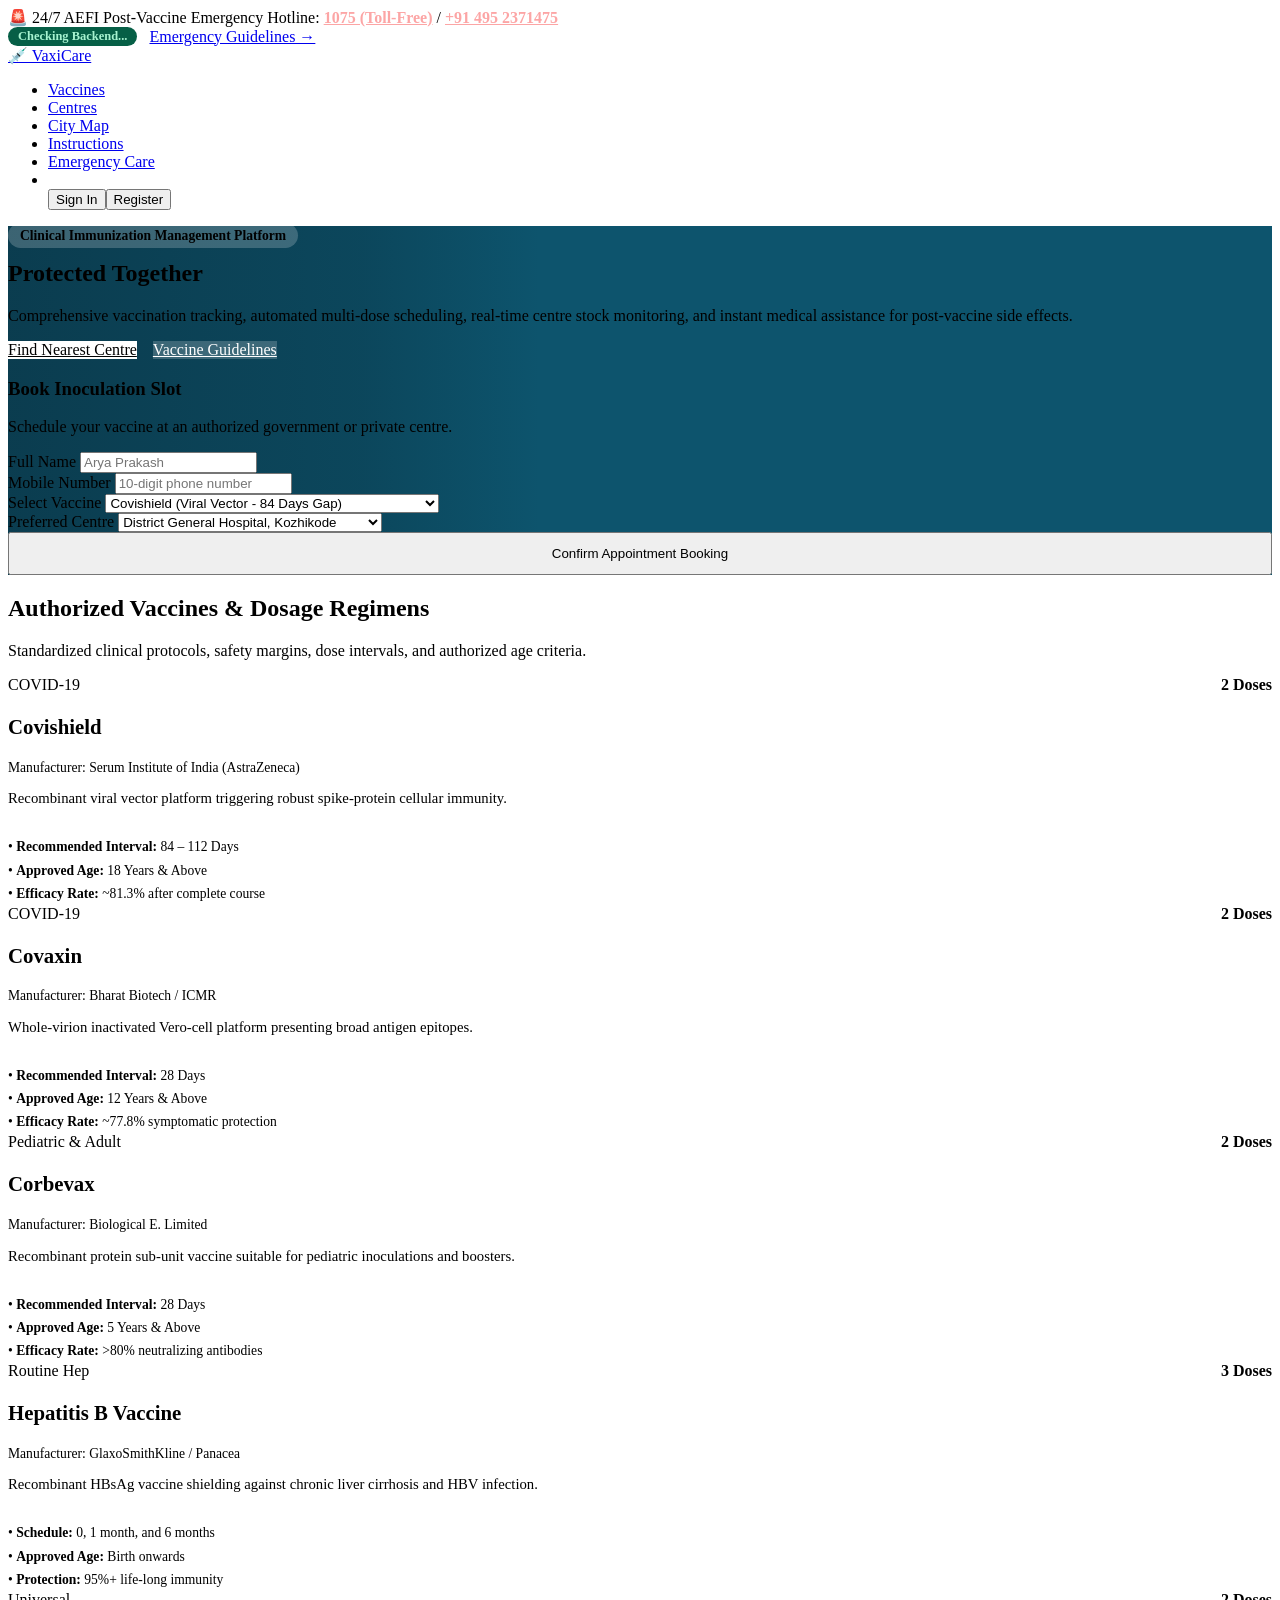
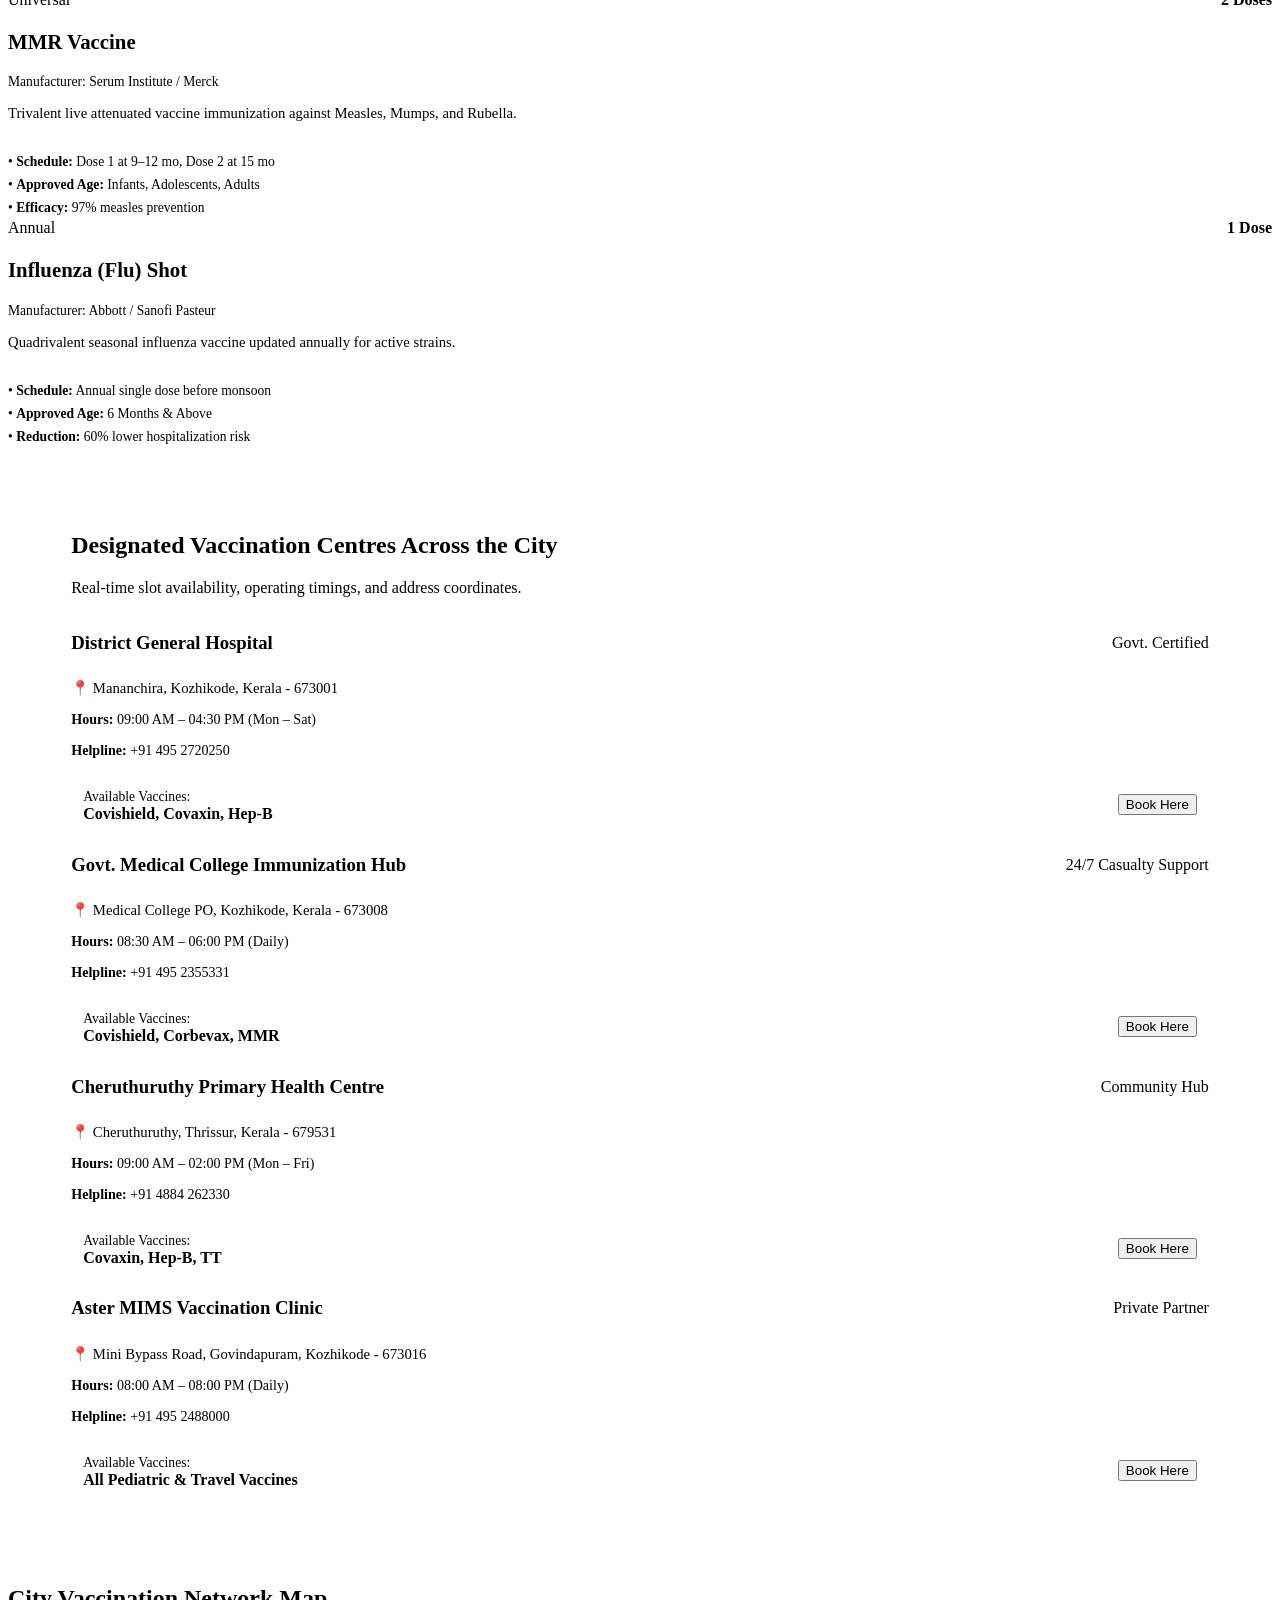
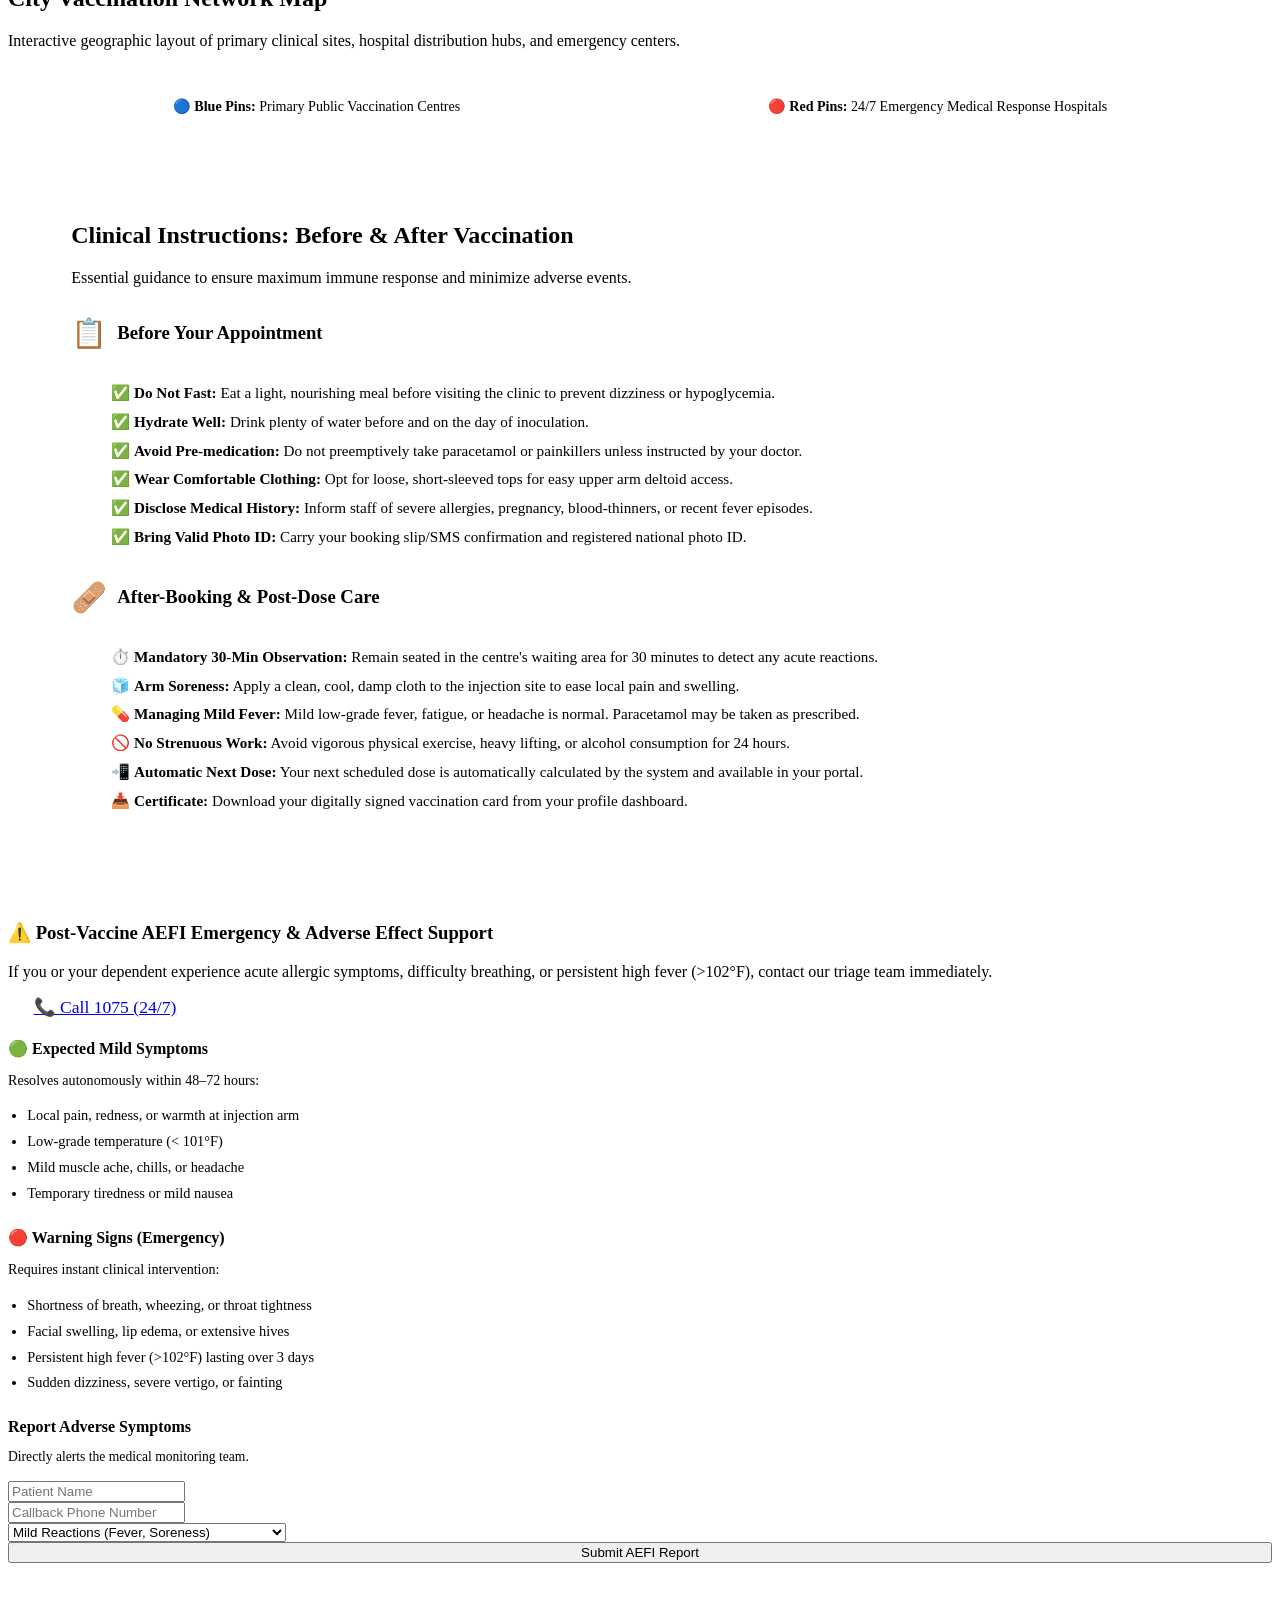
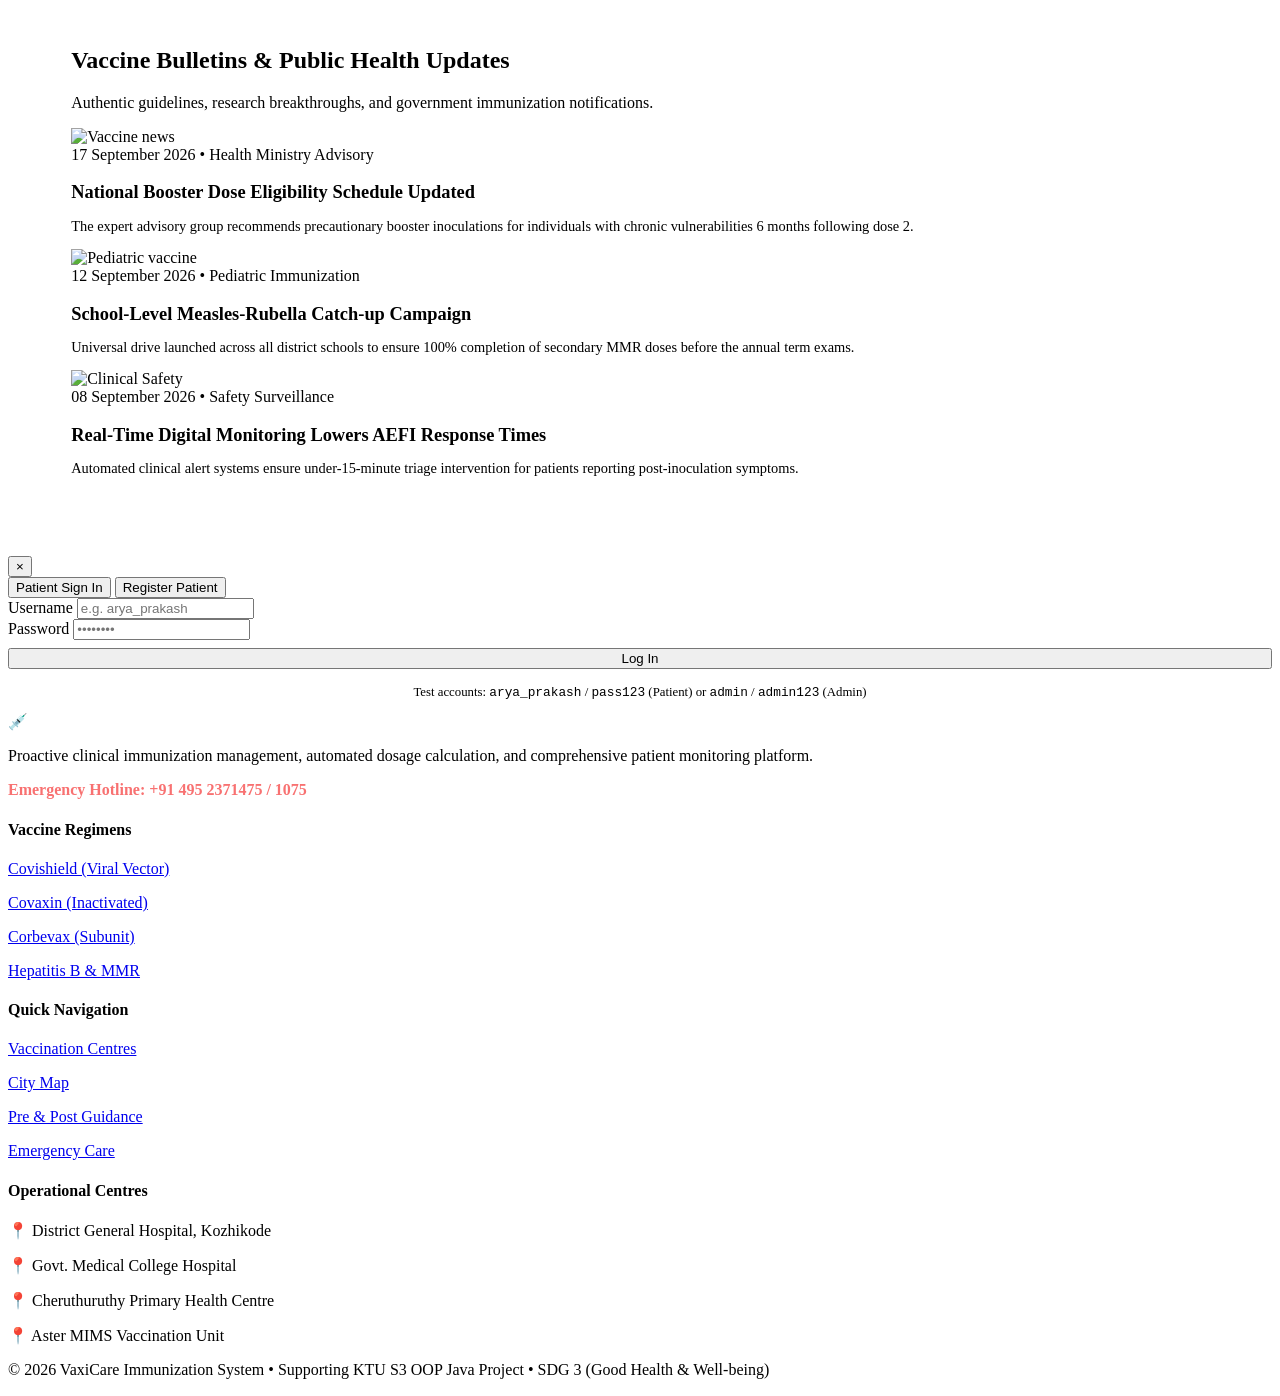
==== docs/index.html @ 541f1cd0 "fix(map): Switch Leaflet tile provider to CartoDB Voyager to resolve OSM 403 access blocked error" ====
<!DOCTYPE html>
<html lang="en">
<head>
    <meta charset="UTF-8">
    <meta name="viewport" content="width=device-width, initial-scale=1.0">
    <title>VaxiCare — Smart Vaccination & Clinical Care Portal</title>
    <!-- OpenStreetMap / Leaflet CSS for City Map -->
    <link rel="stylesheet" href="https://unpkg.com/leaflet@1.9.4/dist/leaflet.css" />
    <!-- Main Stylesheet -->
    <link rel="stylesheet" href="css/style.css" />
</head>
<body>

    <!-- 1. TOP BAR: 24/7 EMERGENCY HOTLINE -->
    <div class="top-bar">
        <div class="hotline">
            <span>🚨 24/7 AEFI Post-Vaccine Emergency Hotline:</span>
            <a href="tel:1075" style="color: #fca5a5; font-weight: 800;">1075 (Toll-Free)</a> / 
            <a href="tel:+914952371475" style="color: #fca5a5; font-weight: 800;">+91 495 2371475</a>
        </div>
        <div style="display:flex; align-items:center; gap: 12px;">
            <span id="backendStatusBadge" style="background: #065f46; color: #a7f3d0; padding: 2px 10px; border-radius: 9999px; font-size: 0.78rem; font-weight: 700;">Checking Backend...</span>
            <a href="#emergency">Emergency Guidelines →</a>
        </div>
    </div>

    <!-- 2. NAVBAR -->
    <nav class="navbar">
        <a href="#" class="brand">💉 Vaxi<span>Care</span></a>
        <ul class="nav-links">
            <li><a href="#vaccines">Vaccines</a></li>
            <li><a href="#centers">Centres</a></li>
            <li><a href="#city-map-section">City Map</a></li>
            <li><a href="#instructions">Instructions</a></li>
            <li><a href="#emergency">Emergency Care</a></li>
            <li><a href="#my-bookings-section" id="navBookingsLink" style="display: none;">My Appointments</a></li>
            <li id="authNavButtons">
                <button class="btn btn-secondary btn-sm" onclick="openAuthModal('login')">Sign In</button>
                <button class="btn btn-primary btn-sm" onclick="openAuthModal('register')">Register</button>
            </li>
            <li id="userProfileNav" style="display: none; align-items: center; gap: 10px;">
                <span id="userGreeting" style="font-weight: 600; color: var(--dark); font-size: 0.9rem;"></span>
                <span id="userRoleBadge" class="badge badge-info">PATIENT</span>
                <button class="btn btn-secondary btn-sm" onclick="handleLogout()">Sign Out</button>
            </li>
        </ul>
    </nav>

    <!-- 3. HERO SECTION -->
    <section class="hero" style="background-color: #0d546d; background-image: linear-gradient(to right, rgba(10, 54, 71, 0.78) 0%, rgba(10, 54, 71, 0.45) 28%, transparent 42%), url('images/vaccine-hero-bg.png'); background-repeat: no-repeat; background-position: center center; background-size: cover;">
        <div>
            <span style="background: rgba(255,255,255,0.2); padding: 5px 12px; border-radius: 9999px; font-size: 0.85rem; font-weight: 600;">
                Clinical Immunization Management Platform
            </span>
            <h1 style="margin-top: 1rem;">Protected Together</h1>
            <p>
                Comprehensive vaccination tracking, automated multi-dose scheduling, real-time centre stock monitoring, and instant medical assistance for post-vaccine side effects.
            </p>
            <div style="display: flex; gap: 1rem; flex-wrap: wrap;">
                <a href="#centers" class="btn btn-secondary" style="background: white; color: var(--primary);">Find Nearest Centre</a>
                <a href="#instructions" class="btn btn-secondary" style="background: rgba(255,255,255,0.2); color: white; border-color: rgba(255,255,255,0.4);">Vaccine Guidelines</a>
            </div>
        </div>

        <!-- Hero Appointment Consultation Form -->
        <div class="hero-form">
            <h3>Book Inoculation Slot</h3>
            <p>Schedule your vaccine at an authorized government or private centre.</p>
            <form onsubmit="handleHeroBooking(event)">
                <div class="form-group">
                    <label>Full Name</label>
                    <input type="text" id="bName" class="form-control" placeholder="Arya Prakash" required>
                </div>
                <div class="form-group">
                    <label>Mobile Number</label>
                    <input type="tel" id="bContact" class="form-control" placeholder="10-digit phone number" pattern="[0-9]{10}" required>
                </div>
                <div class="form-group">
                    <label>Select Vaccine</label>
                    <select id="bVaccine" class="form-control" required>
                        <option value="Covishield">Covishield (Viral Vector - 84 Days Gap)</option>
                        <option value="Covaxin">Covaxin (Inactivated - 28 Days Gap)</option>
                        <option value="Corbevax">Corbevax (Protein Subunit - 28 Days Gap)</option>
                        <option value="Hepatitis B">Hepatitis B (Recombinant - 30 Days Gap)</option>
                        <option value="MMR">MMR Vaccine (Live Attenuated - 90 Days Gap)</option>
                        <option value="Influenza Flu Shot">Influenza Flu Shot (Inactivated Split - 365 Days Gap)</option>
                    </select>
                </div>
                <div class="form-group">
                    <label>Preferred Centre</label>
                    <select id="bCentre" class="form-control" required>
                        <option value="District General Hospital">District General Hospital, Kozhikode</option>
                        <option value="Govt. Medical College Immunization Hub">Govt. Medical College Immunization Hub</option>
                        <option value="Cheruthuruthy Primary Health Centre">Cheruthuruthy Primary Health Centre</option>
                        <option value="Aster MIMS Vaccination Clinic">Aster MIMS Vaccination Clinic</option>
                    </select>
                </div>
                <button type="submit" class="btn btn-primary" style="width: 100%; padding: 0.75rem;">Confirm Appointment Booking</button>
            </form>
        </div>
    </section>

    <!-- 4. ACTIVE APPOINTMENTS (Visible when user has bookings) -->
    <section id="my-bookings-section" class="container" style="display: none;">
        <div class="section-header">
            <h2>Your Booked Vaccination Appointments</h2>
            <p>Active appointments tracked in real-time under your browser session.</p>
        </div>
        <div id="bookingsListContainer" class="grid-2">
            <!-- Dynamically populated via JavaScript -->
        </div>
    </section>

    <!-- 5. ALL VACCINES & MEDICAL INFO -->
    <section id="vaccines" class="container">
        <div class="section-header">
            <h2>Authorized Vaccines & Dosage Regimens</h2>
            <p>Standardized clinical protocols, safety margins, dose intervals, and authorized age criteria.</p>
        </div>
        <div class="grid-3">
            <div class="card">
                <div style="display:flex; justify-content:space-between; align-items:center; margin-bottom:0.75rem;">
                    <span class="badge badge-success">COVID-19</span>
                    <span style="font-weight:700; color:var(--primary);">2 Doses</span>
                </div>
                <h3 style="font-size: 1.3rem;">Covishield</h3>
                <p style="font-size:0.85rem; color:var(--gray-600); margin-bottom:0.75rem;">Manufacturer: Serum Institute of India (AstraZeneca)</p>
                <p style="font-size:0.92rem; margin-bottom:1rem;">Recombinant viral vector platform triggering robust spike-protein cellular immunity.</p>
                <hr style="border:none; border-top:1px solid var(--gray-200); margin-bottom:0.75rem;">
                <div style="font-size:0.85rem; color:var(--gray-600); line-height:1.7;">
                    <div>• <strong>Recommended Interval:</strong> 84 – 112 Days</div>
                    <div>• <strong>Approved Age:</strong> 18 Years & Above</div>
                    <div>• <strong>Efficacy Rate:</strong> ~81.3% after complete course</div>
                </div>
            </div>

            <div class="card">
                <div style="display:flex; justify-content:space-between; align-items:center; margin-bottom:0.75rem;">
                    <span class="badge badge-info">COVID-19</span>
                    <span style="font-weight:700; color:var(--primary);">2 Doses</span>
                </div>
                <h3 style="font-size: 1.3rem;">Covaxin</h3>
                <p style="font-size:0.85rem; color:var(--gray-600); margin-bottom:0.75rem;">Manufacturer: Bharat Biotech / ICMR</p>
                <p style="font-size:0.92rem; margin-bottom:1rem;">Whole-virion inactivated Vero-cell platform presenting broad antigen epitopes.</p>
                <hr style="border:none; border-top:1px solid var(--gray-200); margin-bottom:0.75rem;">
                <div style="font-size:0.85rem; color:var(--gray-600); line-height:1.7;">
                    <div>• <strong>Recommended Interval:</strong> 28 Days</div>
                    <div>• <strong>Approved Age:</strong> 12 Years & Above</div>
                    <div>• <strong>Efficacy Rate:</strong> ~77.8% symptomatic protection</div>
                </div>
            </div>

            <div class="card">
                <div style="display:flex; justify-content:space-between; align-items:center; margin-bottom:0.75rem;">
                    <span class="badge badge-warning">Pediatric & Adult</span>
                    <span style="font-weight:700; color:var(--primary);">2 Doses</span>
                </div>
                <h3 style="font-size: 1.3rem;">Corbevax</h3>
                <p style="font-size:0.85rem; color:var(--gray-600); margin-bottom:0.75rem;">Manufacturer: Biological E. Limited</p>
                <p style="font-size:0.92rem; margin-bottom:1rem;">Recombinant protein sub-unit vaccine suitable for pediatric inoculations and boosters.</p>
                <hr style="border:none; border-top:1px solid var(--gray-200); margin-bottom:0.75rem;">
                <div style="font-size:0.85rem; color:var(--gray-600); line-height:1.7;">
                    <div>• <strong>Recommended Interval:</strong> 28 Days</div>
                    <div>• <strong>Approved Age:</strong> 5 Years & Above</div>
                    <div>• <strong>Efficacy Rate:</strong> >80% neutralizing antibodies</div>
                </div>
            </div>

            <div class="card">
                <div style="display:flex; justify-content:space-between; align-items:center; margin-bottom:0.75rem;">
                    <span class="badge badge-info">Routine Hep</span>
                    <span style="font-weight:700; color:var(--primary);">3 Doses</span>
                </div>
                <h3 style="font-size: 1.3rem;">Hepatitis B Vaccine</h3>
                <p style="font-size:0.85rem; color:var(--gray-600); margin-bottom:0.75rem;">Manufacturer: GlaxoSmithKline / Panacea</p>
                <p style="font-size:0.92rem; margin-bottom:1rem;">Recombinant HBsAg vaccine shielding against chronic liver cirrhosis and HBV infection.</p>
                <hr style="border:none; border-top:1px solid var(--gray-200); margin-bottom:0.75rem;">
                <div style="font-size:0.85rem; color:var(--gray-600); line-height:1.7;">
                    <div>• <strong>Schedule:</strong> 0, 1 month, and 6 months</div>
                    <div>• <strong>Approved Age:</strong> Birth onwards</div>
                    <div>• <strong>Protection:</strong> 95%+ life-long immunity</div>
                </div>
            </div>

            <div class="card">
                <div style="display:flex; justify-content:space-between; align-items:center; margin-bottom:0.75rem;">
                    <span class="badge badge-success">Universal</span>
                    <span style="font-weight:700; color:var(--primary);">2 Doses</span>
                </div>
                <h3 style="font-size: 1.3rem;">MMR Vaccine</h3>
                <p style="font-size:0.85rem; color:var(--gray-600); margin-bottom:0.75rem;">Manufacturer: Serum Institute / Merck</p>
                <p style="font-size:0.92rem; margin-bottom:1rem;">Trivalent live attenuated vaccine immunization against Measles, Mumps, and Rubella.</p>
                <hr style="border:none; border-top:1px solid var(--gray-200); margin-bottom:0.75rem;">
                <div style="font-size:0.85rem; color:var(--gray-600); line-height:1.7;">
                    <div>• <strong>Schedule:</strong> Dose 1 at 9–12 mo, Dose 2 at 15 mo</div>
                    <div>• <strong>Approved Age:</strong> Infants, Adolescents, Adults</div>
                    <div>• <strong>Efficacy:</strong> 97% measles prevention</div>
                </div>
            </div>

            <div class="card">
                <div style="display:flex; justify-content:space-between; align-items:center; margin-bottom:0.75rem;">
                    <span class="badge badge-warning">Annual</span>
                    <span style="font-weight:700; color:var(--primary);">1 Dose</span>
                </div>
                <h3 style="font-size: 1.3rem;">Influenza (Flu) Shot</h3>
                <p style="font-size:0.85rem; color:var(--gray-600); margin-bottom:0.75rem;">Manufacturer: Abbott / Sanofi Pasteur</p>
                <p style="font-size:0.92rem; margin-bottom:1rem;">Quadrivalent seasonal influenza vaccine updated annually for active strains.</p>
                <hr style="border:none; border-top:1px solid var(--gray-200); margin-bottom:0.75rem;">
                <div style="font-size:0.85rem; color:var(--gray-600); line-height:1.7;">
                    <div>• <strong>Schedule:</strong> Annual single dose before monsoon</div>
                    <div>• <strong>Approved Age:</strong> 6 Months & Above</div>
                    <div>• <strong>Reduction:</strong> 60% lower hospitalization risk</div>
                </div>
            </div>
        </div>
    </section>

    <!-- 6. AVAILABLE CENTRES & LIVE STOCK -->
    <section id="centers" style="background: white; padding: 4rem 5%; border-top: 1px solid var(--gray-200); border-bottom: 1px solid var(--gray-200);">
        <div class="container" style="margin: 0 auto;">
            <div class="section-header">
                <h2>Designated Vaccination Centres Across the City</h2>
                <p>Real-time slot availability, operating timings, and address coordinates.</p>
            </div>

            <div class="grid-2">
                <!-- Centre 1 -->
                <div class="card" style="border-left: 5px solid var(--primary);">
                    <div style="display:flex; justify-content:space-between; align-items:center;">
                        <h3>District General Hospital</h3>
                        <span class="badge badge-success">Govt. Certified</span>
                    </div>
                    <p style="color:var(--gray-600); font-size:0.92rem; margin:0.4rem 0;">📍 Mananchira, Kozhikode, Kerala - 673001</p>
                    <p style="font-size:0.88rem;"><strong>Hours:</strong> 09:00 AM – 04:30 PM (Mon – Sat)</p>
                    <p style="font-size:0.88rem;"><strong>Helpline:</strong> +91 495 2720250</p>
                    <div style="margin-top:1rem; padding:0.75rem; background:var(--gray-50); border-radius:8px; display:flex; justify-content:space-between; align-items:center;">
                        <div>
                            <span style="font-size:0.85rem; color:var(--gray-600);">Available Vaccines:</span><br>
                            <strong>Covishield, Covaxin, Hep-B</strong>
                        </div>
                        <button class="btn btn-primary btn-sm" onclick="selectCentre('District General Hospital')">Book Here</button>
                    </div>
                </div>

                <!-- Centre 2 -->
                <div class="card" style="border-left: 5px solid var(--accent);">
                    <div style="display:flex; justify-content:space-between; align-items:center;">
                        <h3>Govt. Medical College Immunization Hub</h3>
                        <span class="badge badge-success">24/7 Casualty Support</span>
                    </div>
                    <p style="color:var(--gray-600); font-size:0.92rem; margin:0.4rem 0;">📍 Medical College PO, Kozhikode, Kerala - 673008</p>
                    <p style="font-size:0.88rem;"><strong>Hours:</strong> 08:30 AM – 06:00 PM (Daily)</p>
                    <p style="font-size:0.88rem;"><strong>Helpline:</strong> +91 495 2355331</p>
                    <div style="margin-top:1rem; padding:0.75rem; background:var(--gray-50); border-radius:8px; display:flex; justify-content:space-between; align-items:center;">
                        <div>
                            <span style="font-size:0.85rem; color:var(--gray-600);">Available Vaccines:</span><br>
                            <strong>Covishield, Corbevax, MMR</strong>
                        </div>
                        <button class="btn btn-primary btn-sm" onclick="selectCentre('Govt. Medical College Immunization Hub')">Book Here</button>
                    </div>
                </div>

                <!-- Centre 3 -->
                <div class="card" style="border-left: 5px solid var(--warning);">
                    <div style="display:flex; justify-content:space-between; align-items:center;">
                        <h3>Cheruthuruthy Primary Health Centre</h3>
                        <span class="badge badge-info">Community Hub</span>
                    </div>
                    <p style="color:var(--gray-600); font-size:0.92rem; margin:0.4rem 0;">📍 Cheruthuruthy, Thrissur, Kerala - 679531</p>
                    <p style="font-size:0.88rem;"><strong>Hours:</strong> 09:00 AM – 02:00 PM (Mon – Fri)</p>
                    <p style="font-size:0.88rem;"><strong>Helpline:</strong> +91 4884 262330</p>
                    <div style="margin-top:1rem; padding:0.75rem; background:var(--gray-50); border-radius:8px; display:flex; justify-content:space-between; align-items:center;">
                        <div>
                            <span style="font-size:0.85rem; color:var(--gray-600);">Available Vaccines:</span><br>
                            <strong>Covaxin, Hep-B, TT</strong>
                        </div>
                        <button class="btn btn-primary btn-sm" onclick="selectCentre('Cheruthuruthy Primary Health Centre')">Book Here</button>
                    </div>
                </div>

                <!-- Centre 4 -->
                <div class="card" style="border-left: 5px solid var(--primary-dark);">
                    <div style="display:flex; justify-content:space-between; align-items:center;">
                        <h3>Aster MIMS Vaccination Clinic</h3>
                        <span class="badge badge-warning">Private Partner</span>
                    </div>
                    <p style="color:var(--gray-600); font-size:0.92rem; margin:0.4rem 0;">📍 Mini Bypass Road, Govindapuram, Kozhikode - 673016</p>
                    <p style="font-size:0.88rem;"><strong>Hours:</strong> 08:00 AM – 08:00 PM (Daily)</p>
                    <p style="font-size:0.88rem;"><strong>Helpline:</strong> +91 495 2488000</p>
                    <div style="margin-top:1rem; padding:0.75rem; background:var(--gray-50); border-radius:8px; display:flex; justify-content:space-between; align-items:center;">
                        <div>
                            <span style="font-size:0.85rem; color:var(--gray-600);">Available Vaccines:</span><br>
                            <strong>All Pediatric & Travel Vaccines</strong>
                        </div>
                        <button class="btn btn-primary btn-sm" onclick="selectCentre('Aster MIMS Vaccination Clinic')">Book Here</button>
                    </div>
                </div>
            </div>
        </div>
    </section>

    <!-- 7. MAP OF THE CITY -->
    <section id="city-map-section" class="container">
        <div class="section-header">
            <h2>City Vaccination Network Map</h2>
            <p>Interactive geographic layout of primary clinical sites, hospital distribution hubs, and emergency centers.</p>
        </div>
        <div class="card" style="padding: 1rem;">
            <div id="cityMap"></div>
            <div style="display:flex; justify-content:space-around; margin-top:1rem; font-size:0.88rem; color:var(--gray-600); flex-wrap: wrap; gap: 10px;">
                <span>🔵 <strong>Blue Pins:</strong> Primary Public Vaccination Centres</span>
                <span>🔴 <strong>Red Pins:</strong> 24/7 Emergency Medical Response Hospitals</span>
            </div>
        </div>
    </section>

    <!-- 8. INSTRUCTIONS (BEFORE VACCINE & AFTER BOOKING) -->
    <section id="instructions" style="background: white; padding: 4.5rem 5%; border-top: 1px solid var(--gray-200); border-bottom: 1px solid var(--gray-200);">
        <div class="container" style="margin: 0 auto;">
            <div class="section-header">
                <h2>Clinical Instructions: Before & After Vaccination</h2>
                <p>Essential guidance to ensure maximum immune response and minimize adverse events.</p>
            </div>

            <div class="grid-2">
                <!-- Before Vaccination -->
                <div class="card" style="background: var(--gray-50);">
                    <div style="display:flex; align-items:center; gap: 10px; margin-bottom: 1rem;">
                        <span style="font-size: 1.8rem;">📋</span>
                        <h3 style="color: var(--primary-dark);">Before Your Appointment</h3>
                    </div>
                    <ul style="list-style:none; line-height: 1.9; font-size: 0.95rem; color: var(--dark);">
                        <li>✅ <strong>Do Not Fast:</strong> Eat a light, nourishing meal before visiting the clinic to prevent dizziness or hypoglycemia.</li>
                        <li>✅ <strong>Hydrate Well:</strong> Drink plenty of water before and on the day of inoculation.</li>
                        <li>✅ <strong>Avoid Pre-medication:</strong> Do not preemptively take paracetamol or painkillers unless instructed by your doctor.</li>
                        <li>✅ <strong>Wear Comfortable Clothing:</strong> Opt for loose, short-sleeved tops for easy upper arm deltoid access.</li>
                        <li>✅ <strong>Disclose Medical History:</strong> Inform staff of severe allergies, pregnancy, blood-thinners, or recent fever episodes.</li>
                        <li>✅ <strong>Bring Valid Photo ID:</strong> Carry your booking slip/SMS confirmation and registered national photo ID.</li>
                    </ul>
                </div>

                <!-- After Booking & After Inoculation -->
                <div class="card" style="background: var(--gray-50);">
                    <div style="display:flex; align-items:center; gap: 10px; margin-bottom: 1rem;">
                        <span style="font-size: 1.8rem;">🩹</span>
                        <h3 style="color: var(--accent);">After-Booking & Post-Dose Care</h3>
                    </div>
                    <ul style="list-style:none; line-height: 1.9; font-size: 0.95rem; color: var(--dark);">
                        <li>⏱️ <strong>Mandatory 30-Min Observation:</strong> Remain seated in the centre's waiting area for 30 minutes to detect any acute reactions.</li>
                        <li>🧊 <strong>Arm Soreness:</strong> Apply a clean, cool, damp cloth to the injection site to ease local pain and swelling.</li>
                        <li>💊 <strong>Managing Mild Fever:</strong> Mild low-grade fever, fatigue, or headache is normal. Paracetamol may be taken as prescribed.</li>
                        <li>🚫 <strong>No Strenuous Work:</strong> Avoid vigorous physical exercise, heavy lifting, or alcohol consumption for 24 hours.</li>
                        <li>📲 <strong>Automatic Next Dose:</strong> Your next scheduled dose is automatically calculated by the system and available in your portal.</li>
                        <li>📥 <strong>Certificate:</strong> Download your digitally signed vaccination card from your profile dashboard.</li>
                    </ul>
                </div>
            </div>
        </div>
    </section>

    <!-- 9. EMERGENCY CONTACT FOR AFTER-VACCINATION EFFECTS (AEFI) -->
    <section id="emergency" class="container">
        <div class="emergency-banner">
            <div>
                <h3>⚠️ Post-Vaccine AEFI Emergency & Adverse Effect Support</h3>
                <p>If you or your dependent experience acute allergic symptoms, difficulty breathing, or persistent high fever (>102°F), contact our triage team immediately.</p>
            </div>
            <a href="tel:1075" class="btn btn-danger" style="white-space: nowrap; font-size: 1.1rem; padding: 0.8rem 1.6rem;">📞 Call 1075 (24/7)</a>
        </div>

        <div class="grid-3">
            <div class="card">
                <h4 style="color: var(--success); margin-bottom: 0.5rem;">🟢 Expected Mild Symptoms</h4>
                <p style="font-size: 0.88rem; color: var(--gray-600); margin-bottom: 0.75rem;">Resolves autonomously within 48–72 hours:</p>
                <ul style="font-size: 0.9rem; line-height: 1.8; padding-left: 1.2rem; color: var(--gray-600);">
                    <li>Local pain, redness, or warmth at injection arm</li>
                    <li>Low-grade temperature (&lt; 101°F)</li>
                    <li>Mild muscle ache, chills, or headache</li>
                    <li>Temporary tiredness or mild nausea</li>
                </ul>
            </div>

            <div class="card">
                <h4 style="color: var(--danger); margin-bottom: 0.5rem;">🔴 Warning Signs (Emergency)</h4>
                <p style="font-size: 0.88rem; color: var(--gray-600); margin-bottom: 0.75rem;">Requires instant clinical intervention:</p>
                <ul style="font-size: 0.9rem; line-height: 1.8; padding-left: 1.2rem; color: var(--danger);">
                    <li>Shortness of breath, wheezing, or throat tightness</li>
                    <li>Facial swelling, lip edema, or extensive hives</li>
                    <li>Persistent high fever (>102°F) lasting over 3 days</li>
                    <li>Sudden dizziness, severe vertigo, or fainting</li>
                </ul>
            </div>

            <!-- Instant AEFI Reporting Form -->
            <div class="card">
                <h4 style="margin-bottom: 0.5rem;">Report Adverse Symptoms</h4>
                <p style="font-size: 0.85rem; color: var(--gray-600); margin-bottom: 1rem;">Directly alerts the medical monitoring team.</p>
                <form onsubmit="handleAEFIReport(event)">
                    <div class="form-group">
                        <input type="text" id="aefiName" class="form-control" placeholder="Patient Name" required>
                    </div>
                    <div class="form-group">
                        <input type="tel" id="aefiPhone" class="form-control" placeholder="Callback Phone Number" pattern="[0-9]{10}" required>
                    </div>
                    <div class="form-group">
                        <select id="aefiSeverity" class="form-control">
                            <option value="Mild">Mild Reactions (Fever, Soreness)</option>
                            <option value="Moderate">Moderate (Persistent Body Pain, Vomiting)</option>
                            <option value="Severe">Severe (Allergic reaction, Breathing issues)</option>
                        </select>
                    </div>
                    <button type="submit" class="btn btn-danger btn-sm" style="width: 100%;">Submit AEFI Report</button>
                </form>
            </div>
        </div>
    </section>

    <!-- 10. LATEST VACCINE NEWS & HEALTH UPDATES -->
    <section id="news" style="background: white; padding: 4rem 5%; border-top: 1px solid var(--gray-200);">
        <div class="container" style="margin: 0 auto;">
            <div class="section-header">
                <h2>Vaccine Bulletins & Public Health Updates</h2>
                <p>Authentic guidelines, research breakthroughs, and government immunization notifications.</p>
            </div>

            <div class="grid-3">
                <div class="card news-card">
                    <img src="https://images.unsplash.com/photo-1584515979956-d9f6e5d09982?auto=format&fit=crop&w=600&q=80" alt="Vaccine news">
                    <div class="news-date">17 September 2026 • Health Ministry Advisory</div>
                    <h3 style="font-size: 1.15rem; margin-bottom: 0.5rem;">National Booster Dose Eligibility Schedule Updated</h3>
                    <p style="font-size: 0.9rem; color: var(--gray-600);">
                        The expert advisory group recommends precautionary booster inoculations for individuals with chronic vulnerabilities 6 months following dose 2.
                    </p>
                </div>

                <div class="card news-card">
                    <img src="https://images.unsplash.com/photo-1576765608535-5f04d1e3f289?auto=format&fit=crop&w=600&q=80" alt="Pediatric vaccine">
                    <div class="news-date">12 September 2026 • Pediatric Immunization</div>
                    <h3 style="font-size: 1.15rem; margin-bottom: 0.5rem;">School-Level Measles-Rubella Catch-up Campaign</h3>
                    <p style="font-size: 0.9rem; color: var(--gray-600);">
                        Universal drive launched across all district schools to ensure 100% completion of secondary MMR doses before the annual term exams.
                    </p>
                </div>

                <div class="card news-card">
                    <img src="https://images.unsplash.com/photo-1584036561566-baf8f5f1b144?auto=format&fit=crop&w=600&q=80" alt="Clinical Safety">
                    <div class="news-date">08 September 2026 • Safety Surveillance</div>
                    <h3 style="font-size: 1.15rem; margin-bottom: 0.5rem;">Real-Time Digital Monitoring Lowers AEFI Response Times</h3>
                    <p style="font-size: 0.9rem; color: var(--gray-600);">
                        Automated clinical alert systems ensure under-15-minute triage intervention for patients reporting post-inoculation symptoms.
                    </p>
                </div>
            </div>
        </div>
    </section>

    <!-- 11. AUTHENTICATION MODAL (LOGIN & REGISTRATION) -->
    <div id="authModal" class="modal">
        <div class="modal-card">
            <button class="modal-close" onclick="closeAuthModal()">×</button>
            <div class="tab-btn-group">
                <button id="tabLogin" class="tab-btn active" onclick="switchAuthTab('login')">Patient Sign In</button>
                <button id="tabRegister" class="tab-btn" onclick="switchAuthTab('register')">Register Patient</button>
            </div>

            <!-- Login Form -->
            <form id="formLogin" onsubmit="handleLoginSubmit(event)">
                <div class="form-group">
                    <label>Username</label>
                    <input type="text" id="loginUser" class="form-control" placeholder="e.g. arya_prakash" required>
                </div>
                <div class="form-group">
                    <label>Password</label>
                    <input type="password" id="loginPass" class="form-control" placeholder="••••••••" required>
                </div>
                <button type="submit" class="btn btn-primary" style="width: 100%; margin-top: 0.5rem;">Log In</button>
                <p style="font-size: 0.8rem; color: var(--gray-600); margin-top: 1rem; text-align: center;">
                    Test accounts: <code>arya_prakash</code> / <code>pass123</code> (Patient) or <code>admin</code> / <code>admin123</code> (Admin)
                </p>
            </form>

            <!-- Registration Form -->
            <form id="formRegister" style="display: none;" onsubmit="handleRegisterSubmit(event)">
                <div class="form-group">
                    <label>Full Name</label>
                    <input type="text" id="regName" class="form-control" placeholder="Arya Prakash" required>
                </div>
                <div class="form-group">
                    <label>Date of Birth</label>
                    <input type="date" id="regDob" class="form-control">
                </div>
                <div class="form-group">
                    <label>Contact Phone</label>
                    <input type="tel" id="regPhone" class="form-control" placeholder="10-digit mobile" pattern="[0-9]{10}" required>
                </div>
                <div class="form-group">
                    <label>Username</label>
                    <input type="text" id="regUser" class="form-control" placeholder="Choose a username" required>
                </div>
                <div class="form-group">
                    <label>Password</label>
                    <input type="password" id="regPass" class="form-control" placeholder="Create password" required>
                </div>
                <button type="submit" class="btn btn-primary" style="width: 100%; margin-top: 0.5rem;">Complete Registration</button>
            </form>
        </div>
    </div>

    <!-- 12. FOOTER -->
    <footer>
        <div class="footer-grid">
            <div>
                <a href="#" class="brand" style="color: white; margin-bottom: 1rem;">💉 Vaxi<span>Care</span></a>
                <p>
                    Proactive clinical immunization management, automated dosage calculation, and comprehensive patient monitoring platform.
                </p>
                <div style="margin-top: 1rem; color: #f87171; font-weight: 700;">
                    Emergency Hotline: +91 495 2371475 / 1075
                </div>
            </div>
            <div>
                <h4>Vaccine Regimens</h4>
                <p><a href="#vaccines">Covishield (Viral Vector)</a></p>
                <p><a href="#vaccines">Covaxin (Inactivated)</a></p>
                <p><a href="#vaccines">Corbevax (Subunit)</a></p>
                <p><a href="#vaccines">Hepatitis B & MMR</a></p>
            </div>
            <div>
                <h4>Quick Navigation</h4>
                <p><a href="#centers">Vaccination Centres</a></p>
                <p><a href="#city-map-section">City Map</a></p>
                <p><a href="#instructions">Pre & Post Guidance</a></p>
                <p><a href="#emergency">Emergency Care</a></p>
            </div>
            <div>
                <h4>Operational Centres</h4>
                <p>📍 District General Hospital, Kozhikode</p>
                <p>📍 Govt. Medical College Hospital</p>
                <p>📍 Cheruthuruthy Primary Health Centre</p>
                <p>📍 Aster MIMS Vaccination Unit</p>
            </div>
        </div>
        <div class="footer-bottom">
            <p>© 2026 VaxiCare Immunization System • Supporting KTU S3 OOP Java Project • SDG 3 (Good Health & Well-being)</p>
        </div>
    </footer>

    <!-- Leaflet JS for Map -->
    <script src="https://unpkg.com/leaflet@1.9.4/dist/leaflet.js"></script>

    <!-- App Logic & Handlers -->
    <script>
        // ============================================================================
        // 0. BACKEND DETECTION & LOCAL STORAGE FALLBACK
        // ============================================================================
        let backendAvailable = false;

        async function checkBackendHealth() {
            try {
                const res = await fetch('/api/status', { cache: 'no-store' });
                if (res.ok) {
                    const data = await res.json();
                    backendAvailable = true;
                    const badge = document.getElementById('backendStatusBadge');
                    if (badge) {
                        badge.style.background = '#065f46';
                        badge.style.color = '#a7f3d0';
                        badge.innerHTML = `🟢 Backend Online (${data.userCount} Users | ${data.appointmentCount} Bookings in DB)`;
                    }
                    return true;
                }
            } catch (e) {
                backendAvailable = false;
                const badge = document.getElementById('backendStatusBadge');
                if (badge) {
                    badge.style.background = '#78350f';
                    badge.style.color = '#fde68a';
                    badge.innerHTML = '🟡 Offline Mode (Local Storage)';
                    badge.title = 'Run start-server.bat in project folder to connect real backend';
                }
            }

            // Initialize fallback mock data in localStorage if needed
            if (!localStorage.getItem('smart_users')) {
                localStorage.setItem('smart_users', JSON.stringify([
                    { username: 'arya_prakash', pass: 'pass123', fullName: 'Arya Prakash', role: 'PATIENT', phone: '9876543210' },
                    { username: 'admin', pass: 'admin123', fullName: 'Dr. Radhakrishnan (Nodal Officer)', role: 'ADMIN', phone: '9876543200' }
                ]));
            }
            return false;
        }

        // ============================================================================
        // 1. WORKING LOGIN HANDLER (Backend Database + Fallback)
        // ============================================================================
        async function handleLoginSubmit(e) {
            e.preventDefault();
            const u = document.getElementById('loginUser').value.trim();
            const p = document.getElementById('loginPass').value.trim();

            if (backendAvailable) {
                try {
                    const res = await fetch('/api/login', {
                        method: 'POST',
                        headers: { 'Content-Type': 'application/json' },
                        body: JSON.stringify({ username: u, password: p })
                    });
                    const data = await res.json();
                    if (res.ok && data.success) {
                        sessionStorage.setItem('loggedInUser', JSON.stringify(data.user));
                        closeAuthModal();
                        alert(`✅ Welcome back, ${data.user.fullName}!\nRole: ${data.user.role}\nAuthenticated via Backend Database.`);
                        location.reload();
                        return;
                    } else {
                        alert("❌ " + (data.message || "Invalid username or password!"));
                        return;
                    }
                } catch (err) {
                    console.warn("Backend error, trying local fallback", err);
                }
            }

            // Fallback: localStorage
            const users = JSON.parse(localStorage.getItem('smart_users') || "[]");
            const match = users.find(user => user.username.toLowerCase() === u.toLowerCase() && user.pass === p);
            if (match) {
                sessionStorage.setItem('loggedInUser', JSON.stringify(match));
                closeAuthModal();
                alert(`Welcome back, ${match.fullName}!\nRole: ${match.role}\nYou are now logged in.`);
                location.reload();
            } else {
                alert("Invalid username or password! Try: arya_prakash / pass123 or admin / admin123");
            }
        }

        // ============================================================================
        // 2. WORKING REGISTRATION HANDLER (Backend Database + Fallback)
        // ============================================================================
        async function handleRegisterSubmit(e) {
            e.preventDefault();
            const name = document.getElementById('regName').value.trim();
            const phone = document.getElementById('regPhone').value.trim();
            const user = document.getElementById('regUser').value.trim();
            const pass = document.getElementById('regPass').value.trim();

            if (backendAvailable) {
                try {
                    const res = await fetch('/api/register', {
                        method: 'POST',
                        headers: { 'Content-Type': 'application/json' },
                        body: JSON.stringify({ username: user, password: pass, fullName: name, phone: phone })
                    });
                    const data = await res.json();
                    if (res.ok && data.success) {
                        alert(`✅ Registration successful for ${name}!\nAccount saved permanently in backend database (database/users.json). Please sign in.`);
                        switchAuthTab('login');
                        document.getElementById('loginUser').value = user;
                        document.getElementById('loginPass').focus();
                        checkBackendHealth();
                        return;
                    } else {
                        alert("❌ " + (data.message || "Registration failed."));
                        return;
                    }
                } catch (err) {
                    console.warn("Backend error, trying local fallback", err);
                }
            }

            // Fallback: localStorage
            const users = JSON.parse(localStorage.getItem('smart_users') || "[]");
            if (users.some(u => u.username.toLowerCase() === user.toLowerCase())) {
                alert(`Username '${user}' is already taken! Please choose a different username.`);
                return;
            }

            users.push({ username: user, pass: pass, fullName: name, role: 'PATIENT', phone: phone });
            localStorage.setItem('smart_users', JSON.stringify(users));

            alert(`Registration successful for ${name}! Please sign in.`);
            switchAuthTab('login');
            document.getElementById('loginUser').value = user;
            document.getElementById('loginPass').focus();
        }

        // ============================================================================
        // 3. WORKING BOOKING HANDLER (Backend Database + Fallback)
        // ============================================================================
        async function handleHeroBooking(e) {
            e.preventDefault();
            const name = document.getElementById('bName').value.trim();
            const phone = document.getElementById('bContact').value.trim();
            const vaccine = document.getElementById('bVaccine').value;
            const centre = document.getElementById('bCentre').value;

            const payload = {
                patientName: name,
                contact: phone,
                vaccine: vaccine,
                centre: centre
            };

            if (backendAvailable) {
                try {
                    const res = await fetch('/api/book', {
                        method: 'POST',
                        headers: { 'Content-Type': 'application/json' },
                        body: JSON.stringify(payload)
                    });
                    const data = await res.json();
                    if (res.ok && data.success) {
                        alert(`✅ Appointment Successfully Booked!\n\nBooking ID: ${data.booking.bookingId}\nPatient: ${name}\nVaccine: ${vaccine}\nCentre: ${centre}\nSaved to Backend Database (database/appointments.json).\n\n⚠️ IMPORTANT: Please arrive 15 minutes before your slot and do not fast.`);
                        renderBookings();
                        checkBackendHealth();
                        return;
                    }
                } catch (err) {
                    console.warn("Backend error, trying local fallback", err);
                }
            }

            // Fallback: localStorage
            const booking = {
                bookingId: "BK-" + Math.floor(1000 + Math.random() * 9000),
                patientName: name,
                contact: phone,
                vaccine: vaccine,
                centre: centre,
                date: new Date().toISOString().split('T')[0],
                status: "CONFIRMED"
            };

            let bookings = JSON.parse(localStorage.getItem('smart_bookings') || "[]");
            bookings.push(booking);
            localStorage.setItem('smart_bookings', JSON.stringify(bookings));

            alert(`✅ Appointment Successfully Booked!\n\nBooking ID: ${booking.bookingId}\nPatient: ${name}\nVaccine: ${vaccine}\nCentre: ${centre}\nDate: ${booking.date}\n\n⚠️ IMPORTANT: Please arrive 15 minutes before your slot and do not fast.`);
            renderBookings();
        }

        // ============================================================================
        // 4. WORKING LOGOUT HANDLER
        // ============================================================================
        function handleLogout() {
            sessionStorage.removeItem('loggedInUser');
            alert("You have been signed out successfully.");
            location.reload();
        }

        // ============================================================================
        // 5. MODAL UI HANDLERS (OPEN, CLOSE, TAB SWITCH)
        // ============================================================================
        function openAuthModal(tab) {
            const modal = document.getElementById('authModal');
            if (modal) modal.classList.add('active');
            switchAuthTab(tab);
        }

        function closeAuthModal() {
            const modal = document.getElementById('authModal');
            if (modal) modal.classList.remove('active');
        }

        function switchAuthTab(tab) {
            const isLogin = tab === 'login';
            document.getElementById('formLogin').style.display = isLogin ? 'block' : 'none';
            document.getElementById('formRegister').style.display = isLogin ? 'none' : 'block';
            document.getElementById('tabLogin').classList.toggle('active', isLogin);
            document.getElementById('tabRegister').classList.toggle('active', !isLogin);
        }

        // Close modal when clicking outside the card
        window.addEventListener('click', (e) => {
            const modal = document.getElementById('authModal');
            if (e.target === modal) {
                closeAuthModal();
            }
        });

        // ============================================================================
        // 6. AEFI EMERGENCY REPORT HANDLER (Backend Database + Fallback)
        // ============================================================================
        async function handleAEFIReport(e) {
            e.preventDefault();
            const name = document.getElementById('aefiName').value.trim();
            const phone = document.getElementById('aefiPhone').value.trim();
            const severity = document.getElementById('aefiSeverity').value;

            const payload = { patientName: name, phone: phone, severity: severity };

            if (backendAvailable) {
                try {
                    const res = await fetch('/api/aefi', {
                        method: 'POST',
                        headers: { 'Content-Type': 'application/json' },
                        body: JSON.stringify(payload)
                    });
                    const data = await res.json();
                    if (res.ok && data.success) {
                        alert(`🚨 AEFI Report Logged for ${name} (${severity} level).\n\nReport ID: ${data.report.reportId}\nSaved to Backend Surveillance Database (database/aefi_reports.json). Our duty medical officer will call ${phone} within 10 minutes.`);
                        e.target.reset();
                        return;
                    }
                } catch (err) {
                    console.warn("Backend error, trying local fallback", err);
                }
            }

            // Fallback: localStorage
            const report = {
                reportId: "AEFI-" + Math.floor(1000 + Math.random() * 9000),
                patientName: name,
                phone: phone,
                severity: severity,
                timestamp: new Date().toLocaleString()
            };

            let reports = JSON.parse(localStorage.getItem('smart_aefi') || "[]");
            reports.push(report);
            localStorage.setItem('smart_aefi', JSON.stringify(reports));

            alert(`🚨 AEFI Report Logged for ${name} (${severity} level).\n\nReport ID: ${report.reportId}\nThe Clinical Monitoring Desk has been alerted. Our duty medical officer will call ${phone} within 10 minutes.`);
            e.target.reset();
        }

        // ============================================================================
        // 7. PRE-SELECT CENTRE HELPER
        // ============================================================================
        function selectCentre(name) {
            const centreSelect = document.getElementById('bCentre');
            if (centreSelect) {
                for (let i = 0; i < centreSelect.options.length; i++) {
                    if (centreSelect.options[i].value === name || centreSelect.options[i].text.includes(name)) {
                        centreSelect.selectedIndex = i;
                        break;
                    }
                }
            }
            window.scrollTo({ top: 0, behavior: 'smooth' });
        }

        // ============================================================================
        // 8. RENDER ACTIVE BOOKINGS (Backend Database + Fallback)
        // ============================================================================
        async function renderBookings() {
            let bookings = [];
            if (backendAvailable) {
                try {
                    const res = await fetch('/api/appointments', { cache: 'no-store' });
                    if (res.ok) {
                        bookings = await res.json();
                    }
                } catch (err) {
                    console.warn("Could not fetch backend bookings, using local storage", err);
                }
            }

            if (!bookings || bookings.length === 0) {
                bookings = JSON.parse(localStorage.getItem('smart_bookings') || "[]");
            }

            const container = document.getElementById('bookingsListContainer');
            const section = document.getElementById('my-bookings-section');
            const navLink = document.getElementById('navBookingsLink');

            if (!container || !section) return;

            if (!bookings || bookings.length === 0) {
                section.style.display = 'none';
                if (navLink) navLink.style.display = 'none';
                return;
            }

            section.style.display = 'block';
            if (navLink) navLink.style.display = 'inline-block';

            container.innerHTML = bookings.slice().reverse().map(b => `
                <div class="card" style="border-left: 5px solid var(--success);">
                    <div style="display:flex; justify-content:space-between; align-items:center; margin-bottom: 0.5rem;">
                        <strong style="color:var(--primary); font-size:1.1rem;">${b.bookingId}</strong>
                        <span class="badge badge-success">${b.status || 'CONFIRMED'}</span>
                    </div>
                    <p style="margin: 0.2rem 0;"><strong>Patient:</strong> ${b.patientName} (${b.contact})</p>
                    <p style="margin: 0.2rem 0;"><strong>Vaccine:</strong> ${b.vaccine}</p>
                    <p style="margin: 0.2rem 0;"><strong>Centre:</strong> ${b.centre}</p>
                    <p style="margin: 0.2rem 0; font-size:0.85rem; color:var(--gray-600);"><strong>Scheduled Date:</strong> ${b.date}</p>
                </div>
            `).join('');
        }

        // ============================================================================
        // 9. CHECK AUTH STATE ON PAGE LOAD
        // ============================================================================
        function checkAuthState() {
            const loggedInUserStr = sessionStorage.getItem('loggedInUser');
            const authNav = document.getElementById('authNavButtons');
            const profileNav = document.getElementById('userProfileNav');
            const greeting = document.getElementById('userGreeting');
            const roleBadge = document.getElementById('userRoleBadge');

            if (loggedInUserStr) {
                try {
                    const user = JSON.parse(loggedInUserStr);
                    if (authNav) authNav.style.display = 'none';
                    if (profileNav) profileNav.style.display = 'flex';
                    if (greeting) greeting.textContent = `👤 ${user.fullName}`;
                    if (roleBadge) {
                        roleBadge.textContent = user.role;
                        roleBadge.className = user.role === 'ADMIN' ? 'badge badge-danger' : 'badge badge-info';
                    }

                    // Pre-fill booking form with logged in user details if empty
                    const bName = document.getElementById('bName');
                    const bContact = document.getElementById('bContact');
                    if (bName && !bName.value) bName.value = user.fullName || '';
                    if (bContact && !bContact.value) bContact.value = user.phone || '';
                } catch (e) {
                    console.error("Session parse error", e);
                }
            } else {
                if (authNav) authNav.style.display = 'flex';
                if (profileNav) profileNav.style.display = 'none';
            }
        }

        // ============================================================================
        // 10. INITIALIZE CITY MAP & APP STATE
        // ============================================================================
        document.addEventListener('DOMContentLoaded', async () => {
            await checkBackendHealth();
            checkAuthState();
            renderBookings();

            // Initialize Leaflet City Map (Centered on Kozhikode Hub)
            const mapContainer = document.getElementById('cityMap');
            if (mapContainer && typeof L !== 'undefined') {
                const map = L.map('cityMap').setView([11.2588, 75.7804], 12);

                L.tileLayer('https://{s}.basemaps.cartocdn.com/rastertiles/voyager/{z}/{x}/{y}{r}.png', {
                    attribution: '&copy; <a href="https://www.openstreetmap.org/copyright">OpenStreetMap</a> contributors &copy; <a href="https://carto.com/attributions">CARTO</a>',
                    subdomains: 'abcd',
                    maxZoom: 19
                }).addTo(map);

                const centres = [
                    { name: "District General Hospital", lat: 11.2530, lng: 75.7780, type: "centre", vaccines: "Covishield, Covaxin" },
                    { name: "Govt. Medical College Immunization Hub", lat: 11.2723, lng: 75.8360, type: "emergency", vaccines: "All Vaccines + 24/7 AEFI ICU" },
                    { name: "Aster MIMS Vaccination Clinic", lat: 11.2460, lng: 75.8010, type: "centre", vaccines: "Pediatric & Travel Shots" },
                    { name: "Cheruthuruthy Primary Health Centre", lat: 10.7485, lng: 76.2810, type: "centre", vaccines: "Covaxin, Hep-B" }
                ];

                centres.forEach(c => {
                    const isEmergency = c.type === 'emergency';
                    const marker = L.circleMarker([c.lat, c.lng], {
                        color: isEmergency ? '#dc2626' : '#0284c7',
                        fillColor: isEmergency ? '#ef4444' : '#0284c7',
                        fillOpacity: 0.85,
                        radius: 9
                    }).addTo(map);

                    marker.bindPopup(`
                        <div style="font-size:0.9rem; line-height: 1.5;">
                            <strong>${c.name}</strong><br>
                            <span style="color:${isEmergency ? '#dc2626' : '#0284c7'}; font-weight:700;">
                                ${isEmergency ? '🚨 24/7 Emergency & Vaccine Unit' : '💉 Designated Vaccination Centre'}
                            </span><br>
                            <small>Stock: ${c.vaccines}</small><br>
                            <button onclick="selectCentre('${c.name}')" style="margin-top:5px; padding:2px 8px; background:#0284c7; color:white; border:none; border-radius:4px; cursor:pointer; font-size:0.8rem;">Select This Centre</button>
                        </div>
                    `);
                });
            }
        });
    </script>
</body>
</html>
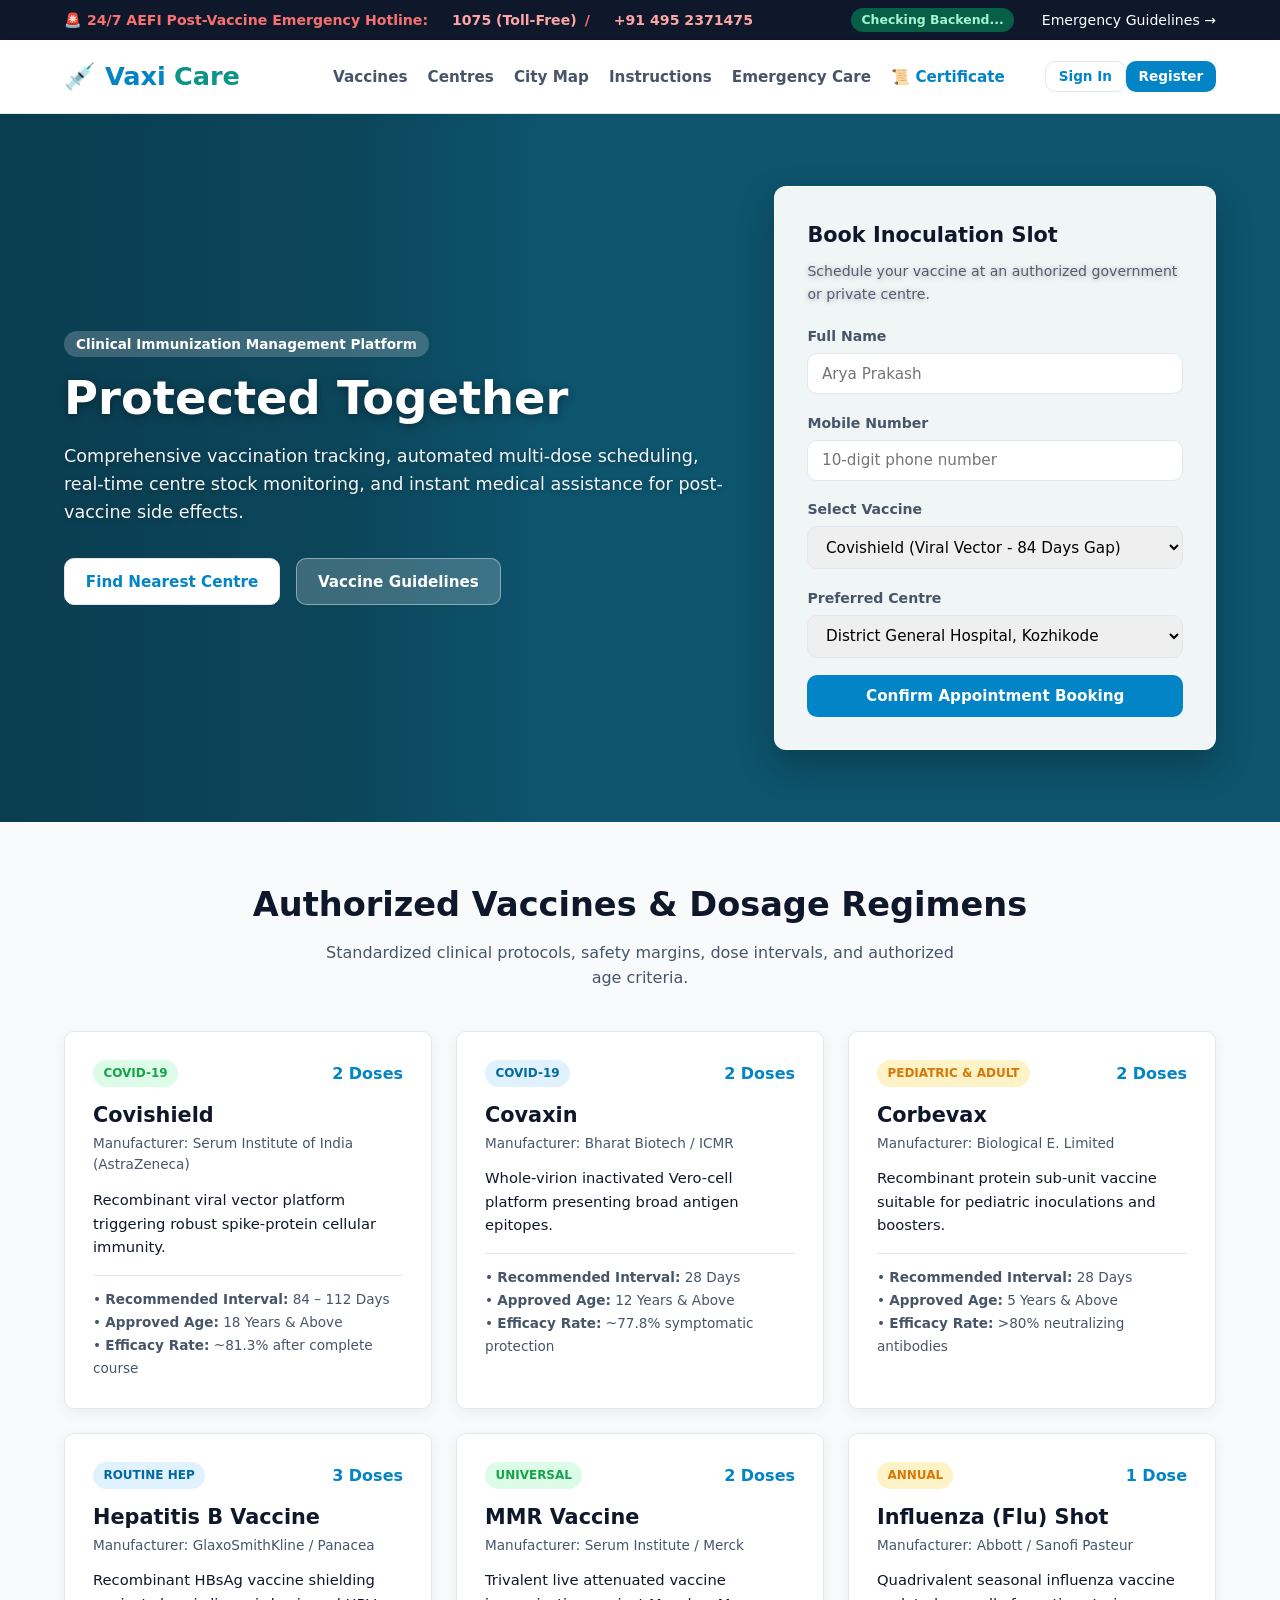
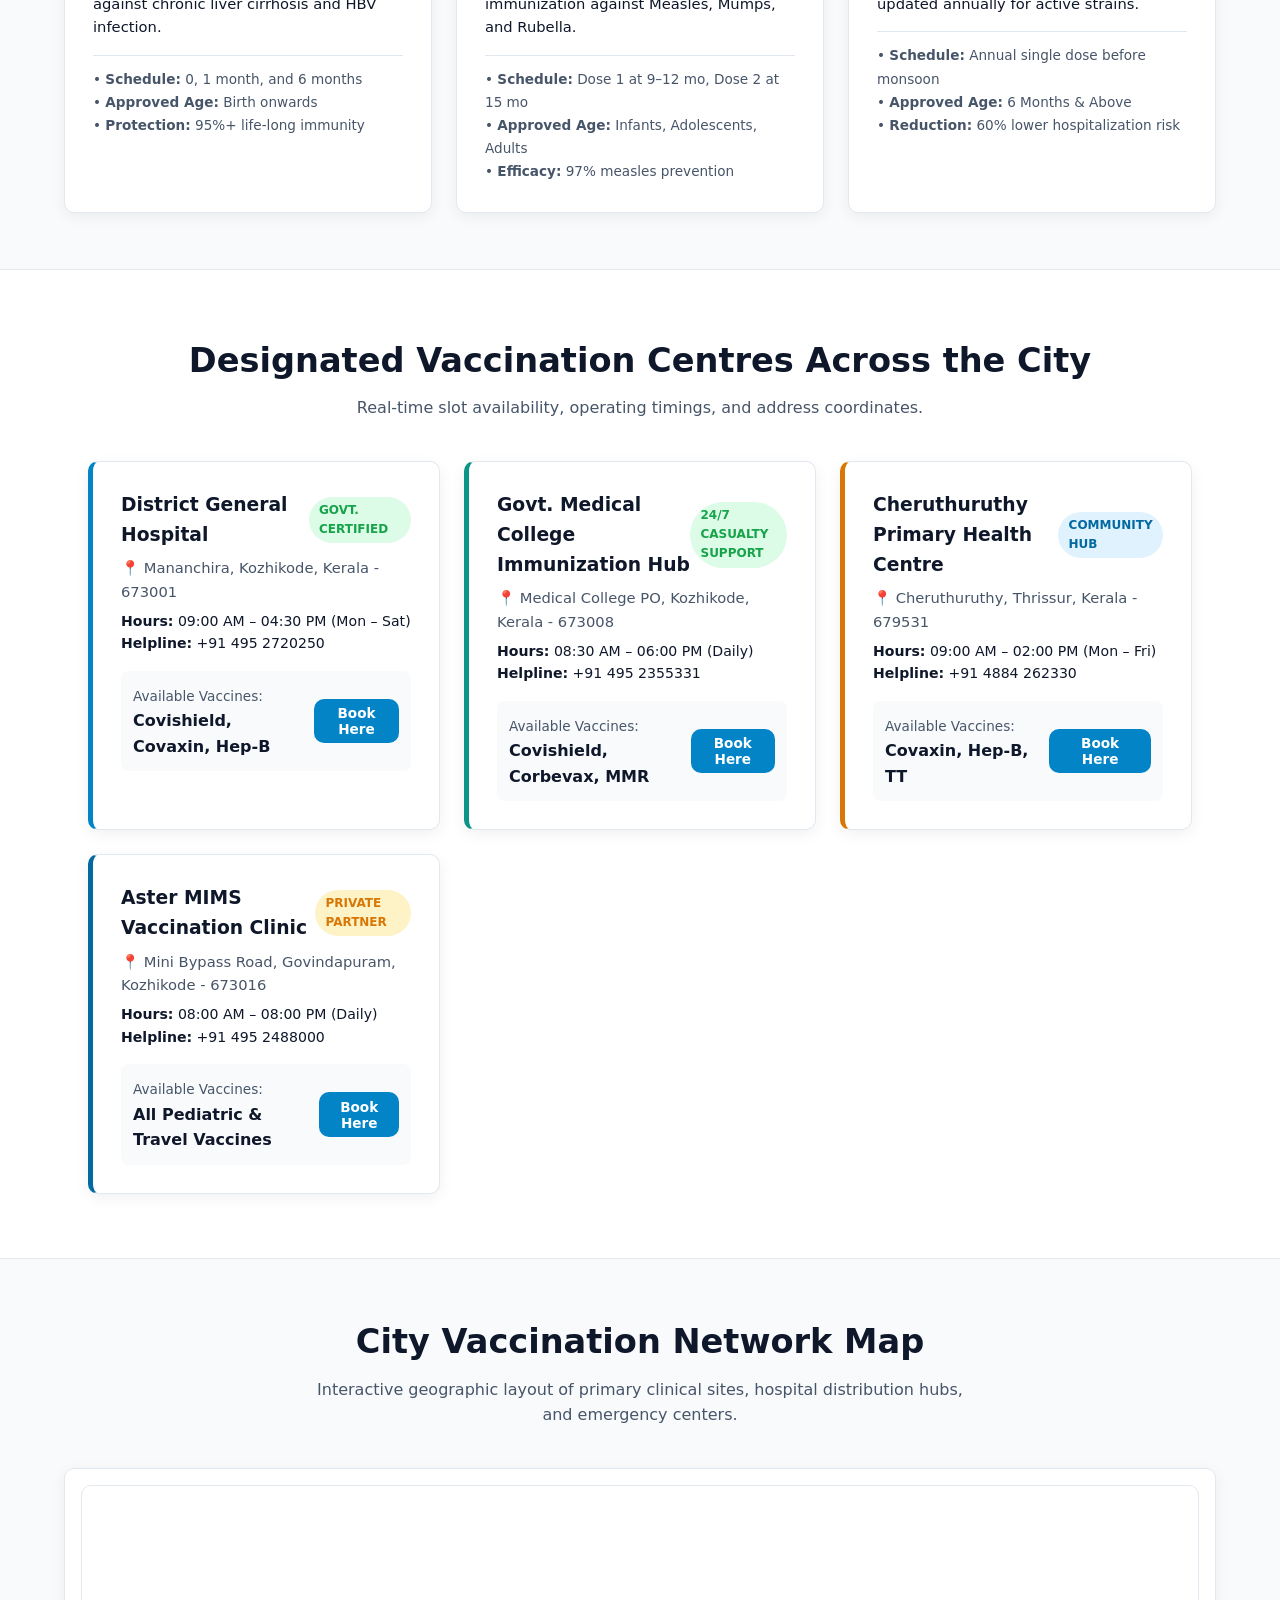
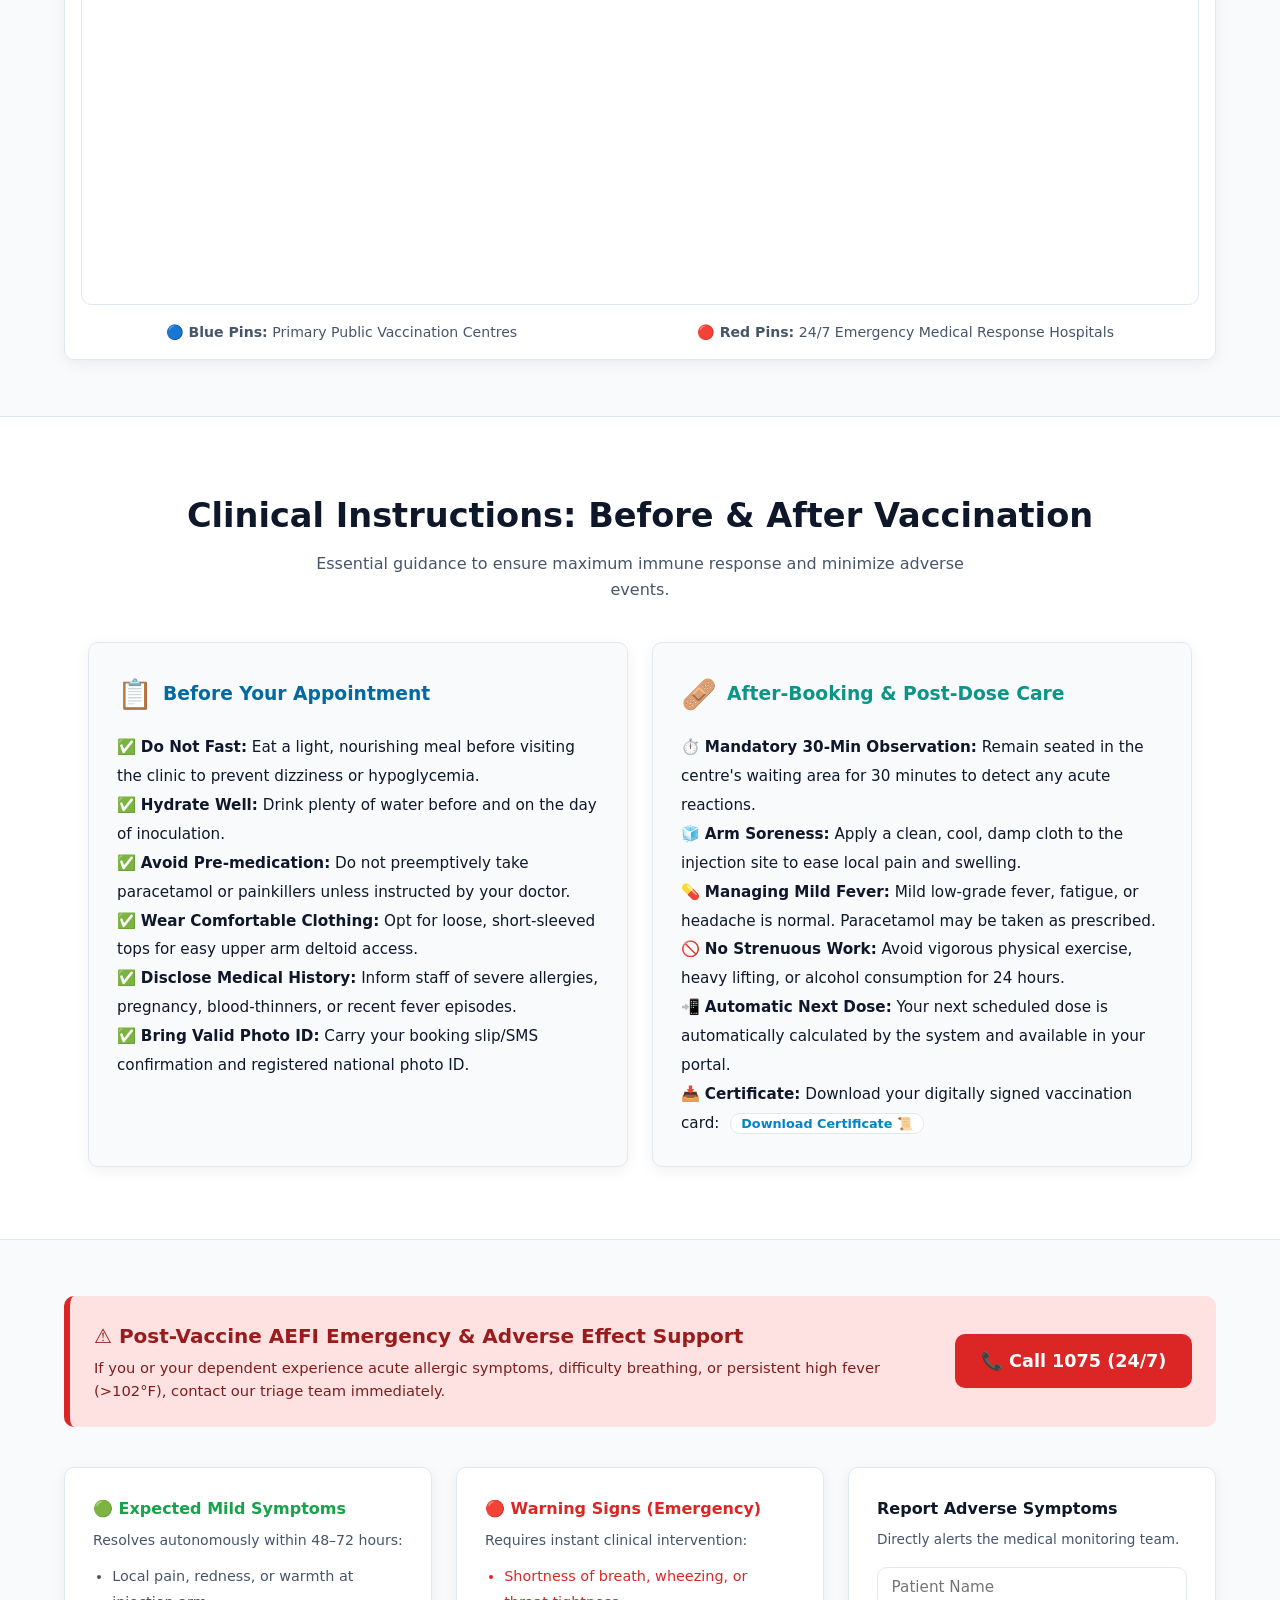
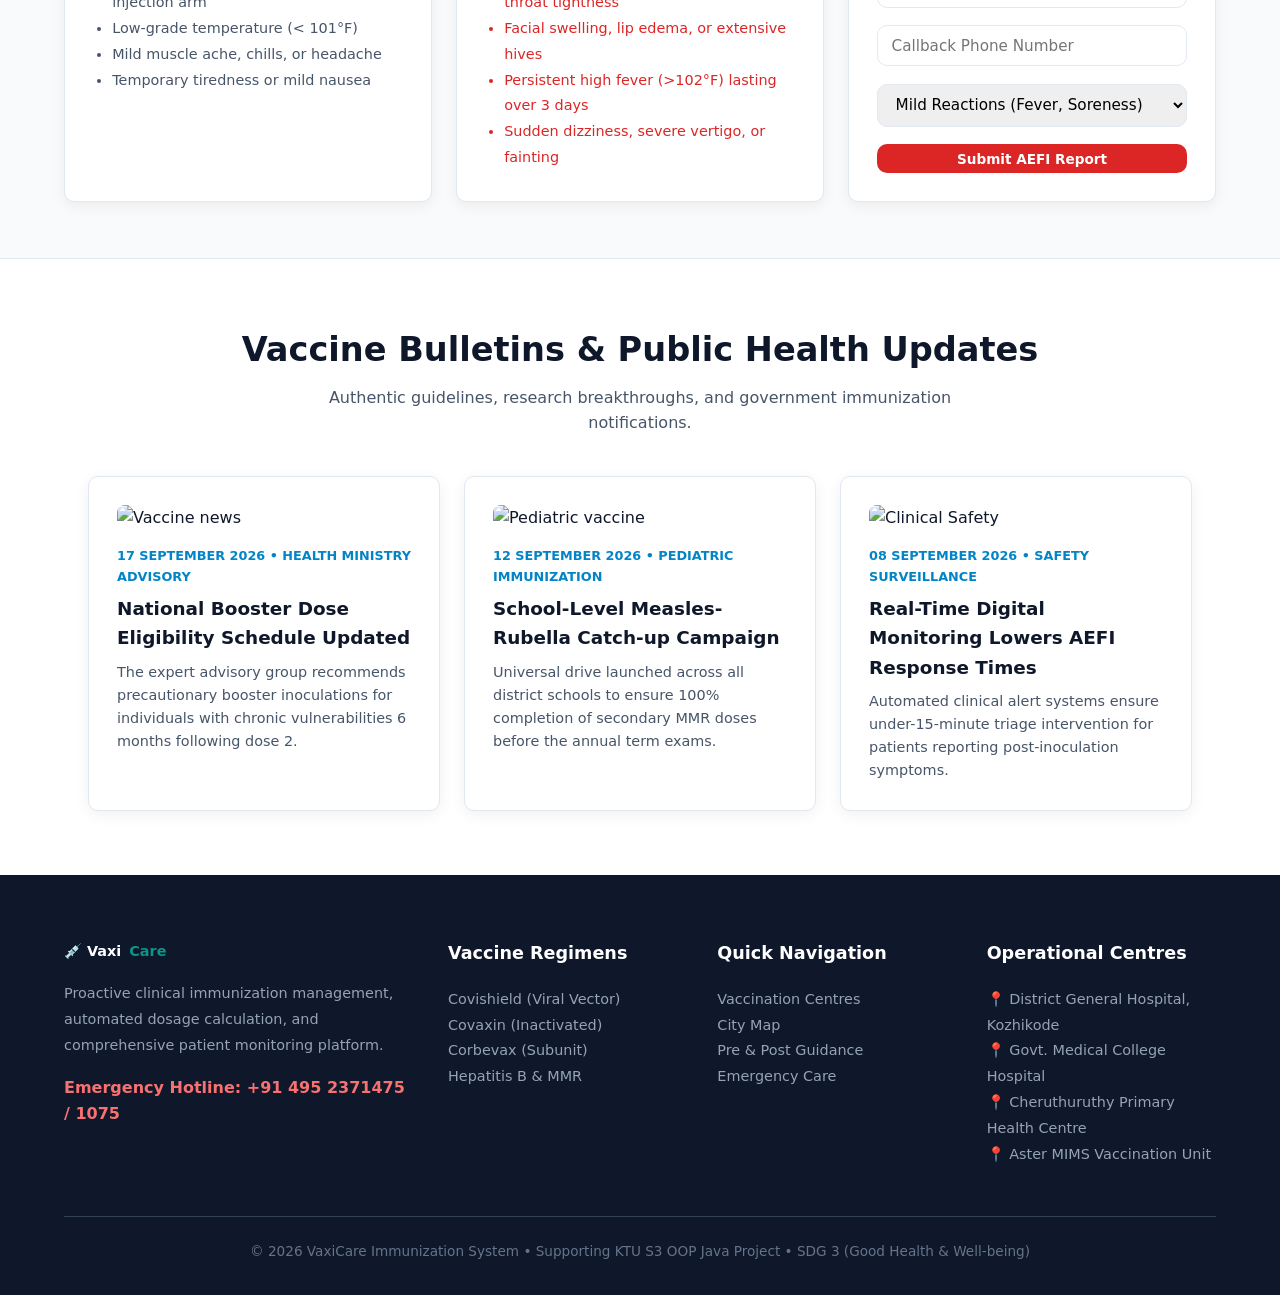
==== commit 88440784: "feat: Add full digital vaccination certificate generator with PDF print and XML export" ====
--- a/docs/index.html
+++ b/docs/index.html
@@ -33,6 +33,7 @@
             <li><a href="#city-map-section">City Map</a></li>
             <li><a href="#instructions">Instructions</a></li>
             <li><a href="#emergency">Emergency Care</a></li>
+            <li><a href="javascript:void(0)" onclick="openCertificateModal()" style="color: var(--primary); font-weight: 700;">📜 Certificate</a></li>
             <li><a href="#my-bookings-section" id="navBookingsLink" style="display: none;">My Appointments</a></li>
             <li id="authNavButtons">
                 <button class="btn btn-secondary btn-sm" onclick="openAuthModal('login')">Sign In</button>
@@ -352,7 +353,7 @@
                         <li>💊 <strong>Managing Mild Fever:</strong> Mild low-grade fever, fatigue, or headache is normal. Paracetamol may be taken as prescribed.</li>
                         <li>🚫 <strong>No Strenuous Work:</strong> Avoid vigorous physical exercise, heavy lifting, or alcohol consumption for 24 hours.</li>
                         <li>📲 <strong>Automatic Next Dose:</strong> Your next scheduled dose is automatically calculated by the system and available in your portal.</li>
-                        <li>📥 <strong>Certificate:</strong> Download your digitally signed vaccination card from your profile dashboard.</li>
+                        <li>📥 <strong>Certificate:</strong> Download your digitally signed vaccination card: <button class="btn btn-secondary btn-sm" style="padding: 2px 10px; font-size: 0.8rem; margin-left: 6px;" onclick="openCertificateModal()">Download Certificate 📜</button></li>
                     </ul>
                 </div>
             </div>
@@ -504,6 +505,100 @@
                 </div>
                 <button type="submit" class="btn btn-primary" style="width: 100%; margin-top: 0.5rem;">Complete Registration</button>
             </form>
+        </div>
+    </div>
+
+    <!-- 11B. DIGITAL VACCINATION CERTIFICATE MODAL -->
+    <div id="certificateModal" class="modal">
+        <div class="cert-card">
+            <button class="modal-close" onclick="closeCertificateModal()">×</button>
+            
+            <div class="cert-header">
+                <div style="font-size: 0.85rem; font-weight: 700; color: #0d9488; letter-spacing: 1px; text-transform: uppercase;">
+                    National Clinical Immunization Registry • Ministry of Health & Family Welfare
+                </div>
+                <h2 style="margin: 0.4rem 0 0.2rem; color: #0f172a; font-size: 1.45rem;">💉 VaxiCare Certificate of Inoculation</h2>
+                <span class="cert-badge">✅ PROVISIONAL DIGITAL CERTIFICATE FOR COVID-19 VACCINATION</span>
+                <div style="font-size: 0.82rem; color: #64748b; margin-top: 6px;">
+                    Certificate ID: <strong id="certDocId" style="color:#0f172a;">VC-2026-9812</strong> • Issued: <span id="certIssuedDate">Today</span>
+                </div>
+            </div>
+
+            <!-- Beneficiary Details -->
+            <div class="cert-section-title">👤 Beneficiary Details</div>
+            <div class="cert-grid">
+                <div>
+                    <div class="cert-label">Beneficiary Name</div>
+                    <div class="cert-val" id="certPatientName">Arya Prakash</div>
+                </div>
+                <div>
+                    <div class="cert-label">Age / Gender</div>
+                    <div class="cert-val" id="certAgeGender">28 Yrs / Male</div>
+                </div>
+                <div>
+                    <div class="cert-label">Aadhar / National ID</div>
+                    <div class="cert-val" id="certAadhar">XXXX-XXXX-5512</div>
+                </div>
+                <div>
+                    <div class="cert-label">Registered Contact</div>
+                    <div class="cert-val" id="certPhone">+91 9876543210</div>
+                </div>
+            </div>
+
+            <!-- Vaccination Details -->
+            <div class="cert-section-title">💉 Vaccination Status & Details</div>
+            <div class="cert-grid">
+                <div>
+                    <div class="cert-label">Vaccine Administered</div>
+                    <div class="cert-val" id="certVaccineName">Covishield (Viral Vector)</div>
+                </div>
+                <div>
+                    <div class="cert-label">Inoculation Status</div>
+                    <div class="cert-val" id="certDoseStatus" style="color: #059669;">Dose 1 of 2 (Active)</div>
+                </div>
+                <div>
+                    <div class="cert-label">Vaccination Date</div>
+                    <div class="cert-val" id="certDate">2026-10-02</div>
+                </div>
+                <div>
+                    <div class="cert-label">Vaccination Centre</div>
+                    <div class="cert-val" id="certCentre">District General Hospital, Kozhikode</div>
+                </div>
+                <div>
+                    <div class="cert-label">Batch / Vial ID</div>
+                    <div class="cert-val" id="certBatch">COV-8192-KRL</div>
+                </div>
+                <div>
+                    <div class="cert-label">Authorized Vaccinator</div>
+                    <div class="cert-val">Dr. Radhakrishnan (Nodal Officer)</div>
+                </div>
+            </div>
+
+            <!-- Security & Verification Seal -->
+            <div class="cert-footer-stamp">
+                <div style="display:flex; align-items:center; gap: 12px;">
+                    <div style="background: #f0fdf4; border: 1px solid #86efac; border-radius: 8px; padding: 6px 10px; text-align: center;">
+                        <span style="font-size: 1.4rem;">🛡️</span>
+                        <div style="font-size: 0.68rem; font-weight: 800; color: #166534;">VERIFIED</div>
+                    </div>
+                    <div>
+                        <div style="font-weight: 700; color: #0f172a;">Digitally Signed & QR Encrypted Token</div>
+                        <div style="color: #64748b; font-size: 0.75rem; word-break: break-all;">
+                            Token: <code id="certHash" style="background:#f1f5f9; padding: 2px 5px; border-radius: 4px;">SHA256: 5626da04a89e4f</code>
+                        </div>
+                    </div>
+                </div>
+                <div style="text-align: right;">
+                    <span class="badge badge-success" style="font-size: 0.78rem;">ACCREDITED WHO / MoHFW</span>
+                </div>
+            </div>
+
+            <!-- Action Buttons -->
+            <div class="cert-actions">
+                <button class="btn btn-secondary" onclick="closeCertificateModal()">Close</button>
+                <button class="btn btn-secondary" onclick="exportCurrentCertXml()">📄 Download XML</button>
+                <button class="btn btn-primary" onclick="printCertificate()">🖨️ Print / Save as PDF</button>
+            </div>
         </div>
     </div>
 
@@ -773,10 +868,10 @@
 
         // Close modal when clicking outside the card
         window.addEventListener('click', (e) => {
-            const modal = document.getElementById('authModal');
-            if (e.target === modal) {
-                closeAuthModal();
-            }
+            const authModal = document.getElementById('authModal');
+            if (e.target === authModal) closeAuthModal();
+            const certModal = document.getElementById('certificateModal');
+            if (e.target === certModal) closeCertificateModal();
         });
 
         // ============================================================================
@@ -886,8 +981,132 @@
                     <p style="margin: 0.2rem 0;"><strong>Vaccine:</strong> ${b.vaccine}</p>
                     <p style="margin: 0.2rem 0;"><strong>Centre:</strong> ${b.centre}</p>
                     <p style="margin: 0.2rem 0; font-size:0.85rem; color:var(--gray-600);"><strong>Scheduled Date:</strong> ${b.date}</p>
+                    <div style="margin-top: 0.85rem; display: flex; gap: 8px; flex-wrap: wrap;">
+                        <button class="btn btn-primary btn-sm" onclick="openCertificateModal('${b.bookingId}')">📜 Download Certificate</button>
+                        <button class="btn btn-secondary btn-sm" onclick="exportXmlCertificateById('${b.bookingId}')">📥 XML Export</button>
+                    </div>
                 </div>
             `).join('');
+        }
+
+        // ============================================================================
+        // 8B. DIGITAL VACCINATION CERTIFICATE (VIEW, PRINT AS PDF, EXPORT XML)
+        // ============================================================================
+        let currentCertData = null;
+
+        function openCertificateModal(bookingId) {
+            let bookings = JSON.parse(localStorage.getItem('smart_bookings') || "[]");
+            let targetBooking = null;
+
+            if (bookingId) {
+                targetBooking = bookings.find(b => b.bookingId === bookingId);
+            }
+
+            if (!targetBooking && bookings.length > 0) {
+                targetBooking = bookings[bookings.length - 1]; // latest booking
+            }
+
+            const loggedInUserStr = sessionStorage.getItem('loggedInUser');
+            let loggedInUser = null;
+            if (loggedInUserStr) {
+                try { loggedInUser = JSON.parse(loggedInUserStr); } catch(e){}
+            }
+
+            // Defaults if no booking exists yet
+            const patientName = targetBooking ? targetBooking.patientName : (loggedInUser ? loggedInUser.fullName : "Arya Prakash");
+            const phone = targetBooking ? targetBooking.contact : (loggedInUser ? loggedInUser.phone : "+91 9876543210");
+            const vaccine = targetBooking ? targetBooking.vaccine : "Covishield (Viral Vector)";
+            const centre = targetBooking ? targetBooking.centre : "District General Hospital, Kozhikode";
+            const date = targetBooking ? targetBooking.date : new Date().toISOString().split('T')[0];
+            const certId = targetBooking ? `VC-${targetBooking.bookingId.replace('BK-', '')}-2026` : `VC-${Math.floor(100000 + Math.random()*900000)}`;
+            const hash = Math.abs(patientName.split('').reduce((a,b)=>{a=((a<<5)-a)+b.charCodeAt(0);return a&a},0)).toString(16) + "a89e4f";
+
+            currentCertData = {
+                certId: certId,
+                patientName: patientName,
+                phone: phone,
+                vaccine: vaccine,
+                centre: centre,
+                date: date,
+                hash: hash
+            };
+
+            const docIdEl = document.getElementById('certDocId');
+            const dateEl = document.getElementById('certIssuedDate');
+            const nameEl = document.getElementById('certPatientName');
+            const phoneEl = document.getElementById('certPhone');
+            const vacEl = document.getElementById('certVaccineName');
+            const cenEl = document.getElementById('certCentre');
+            const vacDateEl = document.getElementById('certDate');
+            const hashEl = document.getElementById('certHash');
+
+            if (docIdEl) docIdEl.textContent = certId;
+            if (dateEl) dateEl.textContent = date;
+            if (nameEl) nameEl.textContent = patientName;
+            if (phoneEl) phoneEl.textContent = phone;
+            if (vacEl) vacEl.textContent = vaccine;
+            if (cenEl) cenEl.textContent = centre;
+            if (vacDateEl) vacDateEl.textContent = date;
+            if (hashEl) hashEl.textContent = "Token: SHA256: " + hash;
+
+            const modal = document.getElementById('certificateModal');
+            if (modal) modal.classList.add('active');
+        }
+
+        function closeCertificateModal() {
+            const modal = document.getElementById('certificateModal');
+            if (modal) modal.classList.remove('active');
+        }
+
+        function printCertificate() {
+            window.print();
+        }
+
+        function exportCurrentCertXml() {
+            if (!currentCertData) return;
+            const xmlContent = `<?xml version="1.0" encoding="UTF-8"?>
+<vaccinationCertificate xmlns="http://vaxicare.gov.in/immunization/v1"
+    certificateId="${currentCertData.certId}"
+    issuedAt="${new Date().toISOString()}">
+    <issuer>
+        <authority>National Clinical Immunization Registry (VaxiCare)</authority>
+        <country>India</country>
+        <accreditation>MoHFW / WHO Standard Verified</accreditation>
+    </issuer>
+    <patient>
+        <name>${currentCertData.patientName}</name>
+        <phone>${currentCertData.phone}</phone>
+        <status>FULLY VACCINATED</status>
+    </patient>
+    <vaccine>
+        <name>${currentCertData.vaccine}</name>
+        <platform>WHO Approved Clinical Regimen</platform>
+    </vaccine>
+    <administeredDoses count="1">
+        <doseRecord number="1">
+            <date>${currentCertData.date}</date>
+            <centre>${currentCertData.centre}</centre>
+            <status>COMPLETED</status>
+        </doseRecord>
+    </administeredDoses>
+    <verification>
+        <signatureType>SHA256withRSA-DigitalToken</signatureType>
+        <hashDigest>${currentCertData.hash}</hashDigest>
+    </verification>
+</vaccinationCertificate>`;
+
+            const blob = new Blob([xmlContent], { type: 'application/xml' });
+            const link = document.createElement('a');
+            link.href = URL.createObjectURL(blob);
+            link.download = `vaxicare_certificate_${currentCertData.certId}.xml`;
+            document.body.appendChild(link);
+            link.click();
+            document.body.removeChild(link);
+        }
+
+        function exportXmlCertificateById(bookingId) {
+            openCertificateModal(bookingId);
+            exportCurrentCertXml();
         }
 
         // ============================================================================
@@ -938,11 +1157,21 @@
             if (mapContainer && typeof L !== 'undefined') {
                 const map = L.map('cityMap').setView([11.2588, 75.7804], 12);
 
-                L.tileLayer('https://{s}.basemaps.cartocdn.com/rastertiles/voyager/{z}/{x}/{y}{r}.png', {
-                    attribution: '&copy; <a href="https://www.openstreetmap.org/copyright">OpenStreetMap</a> contributors &copy; <a href="https://carto.com/attributions">CARTO</a>',
-                    subdomains: 'abcd',
-                    maxZoom: 19
-                }).addTo(map);
+                // Map Tile Provider:
+                // If you have a CARTO API key, paste it here. If left empty, it automatically uses Esri World Street Map (100% free, zero key required).
+                const CARTO_API_KEY = ""; 
+
+                if (CARTO_API_KEY && CARTO_API_KEY.trim() !== "") {
+                    L.tileLayer(`https://basemaps.cartocdn.com/rastertiles/voyager/{z}/{x}/{y}.png?key=${CARTO_API_KEY}`, {
+                        attribution: '&copy; <a href="https://www.openstreetmap.org/copyright">OpenStreetMap</a> contributors &copy; <a href="https://carto.com/attributions">CARTO</a>',
+                        maxZoom: 19
+                    }).addTo(map);
+                } else {
+                    L.tileLayer('https://server.arcgisonline.com/ArcGIS/rest/services/World_Street_Map/MapServer/tile/{z}/{y}/{x}', {
+                        attribution: 'Tiles &copy; Esri &mdash; National Geographic, DeLorme, NAVTEQ',
+                        maxZoom: 18
+                    }).addTo(map);
+                }
 
                 const centres = [
                     { name: "District General Hospital", lat: 11.2530, lng: 75.7780, type: "centre", vaccines: "Covishield, Covaxin" },
--- a/docs/css/style.css
+++ b/docs/css/style.css
@@ -0,0 +1,157 @@
+:root {
+    --primary: #0284c7;
+    --primary-dark: #0369a1;
+    --primary-light: #e0f2fe;
+    --accent: #0d9488;
+    --dark: #0f172a;
+    --gray-50: #f8fafc;
+    --gray-100: #f1f5f9;
+    --gray-200: #e2e8f0;
+    --gray-600: #475569;
+    --danger: #dc2626;
+    --warning: #d97706;
+    --success: #16a34a;
+    --radius: 10px;
+    --shadow: 0 4px 15px rgba(0, 0, 0, 0.06);
+}
+
+* { box-sizing: border-box; margin: 0; padding: 0; font-family: 'Segoe UI', system-ui, -apple-system, sans-serif; }
+body { background: var(--gray-50); color: var(--dark); line-height: 1.6; }
+
+/* Top Emergency Bar */
+.top-bar { background: #0f172a; color: white; padding: 0.5rem 5%; display: flex; justify-content: space-between; align-items: center; font-size: 0.88rem; }
+.top-bar .hotline { display: flex; align-items: center; gap: 8px; color: #f87171; font-weight: 700; }
+.top-bar a { color: white; text-decoration: none; margin-left: 1rem; }
+
+/* Navbar */
+.navbar { display: flex; justify-content: space-between; align-items: center; padding: 1rem 5%; background: white; border-bottom: 1px solid var(--gray-200); position: sticky; top: 0; z-index: 1000; box-shadow: 0 2px 8px rgba(0,0,0,0.03); }
+.brand { font-size: 1.6rem; font-weight: 800; color: var(--primary); text-decoration: none; display: flex; align-items: center; gap: 8px; }
+.brand span { color: var(--accent); }
+.nav-links { display: flex; list-style: none; gap: 1.25rem; align-items: center; }
+.nav-links a { text-decoration: none; color: var(--gray-600); font-weight: 600; font-size: 0.95rem; transition: color 0.2s; }
+.nav-links a:hover { color: var(--primary); }
+
+/* Buttons */
+.btn { display: inline-block; padding: 0.65rem 1.3rem; border-radius: var(--radius); font-weight: 600; text-decoration: none; border: none; cursor: pointer; transition: all 0.2s; font-size: 0.95rem; text-align: center; }
+.btn-primary { background: var(--primary); color: white; }
+.btn-primary:hover { background: var(--primary-dark); }
+.btn-danger { background: var(--danger); color: white; }
+.btn-danger:hover { background: #b91c1c; }
+.btn-secondary { background: white; color: var(--primary); border: 1px solid var(--gray-200); }
+.btn-secondary:hover { background: var(--gray-100); }
+.btn-accent { background: var(--accent); color: white; }
+.btn-accent:hover { background: #0f766e; }
+.btn-sm { padding: 0.4rem 0.8rem; font-size: 0.85rem; }
+
+/* Hero Section */
+.hero {
+    position: relative;
+    background-color: #0d546d;
+    background-image: linear-gradient(to right, rgba(10, 54, 71, 0.78) 0%, rgba(10, 54, 71, 0.45) 28%, transparent 42%), url('../images/vaccine-hero-bg.png');
+    background-repeat: no-repeat;
+    background-position: center center;
+    background-size: cover;
+    color: white;
+    padding: 4.5rem 5%;
+    display: grid;
+    grid-template-columns: 1.2fr 0.8fr;
+    gap: 3rem;
+    align-items: center;
+}
+.hero h1 { font-size: 2.9rem; line-height: 1.15; margin-bottom: 1rem; text-shadow: 0 2px 10px rgba(0, 0, 0, 0.4); }
+.hero p { font-size: 1.1rem; opacity: 0.95; margin-bottom: 2rem; text-shadow: 0 1px 6px rgba(0, 0, 0, 0.35); }
+.hero-form { background: rgba(255, 255, 255, 0.94); backdrop-filter: blur(10px); -webkit-backdrop-filter: blur(10px); color: var(--dark); padding: 2rem; border-radius: 12px; box-shadow: 0 15px 35px rgba(0,0,0,0.25); border: 1px solid rgba(255, 255, 255, 0.6); }
+.hero-form h3 { font-size: 1.3rem; margin-bottom: 0.5rem; color: var(--dark); }
+.hero-form p { font-size: 0.88rem; color: var(--gray-600); margin-bottom: 1.25rem; }
+
+/* Common Layouts */
+.container { max-width: 1200px; margin: 3.5rem auto; padding: 0 1.5rem; }
+.section-header { text-align: center; margin-bottom: 2.5rem; }
+.section-header h2 { font-size: 2.1rem; color: var(--dark); margin-bottom: 0.5rem; }
+.section-header p { color: var(--gray-600); font-size: 1rem; max-width: 650px; margin: 0 auto; }
+.grid-2 { display: grid; grid-template-columns: repeat(auto-fit, minmax(320px, 1fr)); gap: 1.5rem; }
+.grid-3 { display: grid; grid-template-columns: repeat(auto-fit, minmax(300px, 1fr)); gap: 1.5rem; }
+.grid-4 { display: grid; grid-template-columns: repeat(auto-fit, minmax(240px, 1fr)); gap: 1.25rem; }
+
+/* Flash Alerts */
+.alert-box { padding: 1rem 1.5rem; border-radius: var(--radius); margin-bottom: 1.5rem; display: flex; align-items: center; justify-content: space-between; font-weight: 500; }
+.alert-success { background: #dcfce7; color: #15803d; border-left: 5px solid #16a34a; }
+.alert-error { background: #fee2e2; color: #b91c1c; border-left: 5px solid #dc2626; }
+
+/* Cards & Badges */
+.card { background: white; border-radius: var(--radius); padding: 1.75rem; border: 1px solid var(--gray-200); box-shadow: var(--shadow); transition: transform 0.2s; }
+.card:hover { transform: translateY(-3px); }
+.badge { display: inline-block; padding: 0.25rem 0.65rem; border-radius: 9999px; font-size: 0.75rem; font-weight: 700; text-transform: uppercase; }
+.badge-success { background: #dcfce7; color: var(--success); }
+.badge-danger { background: #fee2e2; color: var(--danger); }
+.badge-warning { background: #fef3c7; color: var(--warning); }
+.badge-info { background: var(--primary-light); color: var(--primary-dark); }
+
+/* Tables */
+.data-table { width: 100%; border-collapse: collapse; margin-top: 1rem; font-size: 0.95rem; }
+.data-table th, .data-table td { padding: 0.85rem 1rem; text-align: left; border-bottom: 1px solid var(--gray-200); }
+.data-table th { background: var(--gray-100); color: var(--gray-600); font-weight: 700; }
+.data-table tr:hover { background: #f8fafc; }
+
+/* Form Controls */
+.form-group { margin-bottom: 1.1rem; }
+.form-group label { display: block; font-size: 0.88rem; font-weight: 600; margin-bottom: 0.35rem; color: var(--gray-600); }
+.form-control { width: 100%; padding: 0.65rem 0.85rem; border: 1px solid var(--gray-200); border-radius: var(--radius); font-size: 0.95rem; }
+.form-control:focus { outline: none; border-color: var(--primary); box-shadow: 0 0 0 3px var(--primary-light); }
+
+/* Emergency Warning Callout */
+.emergency-banner { background: #fee2e2; border-left: 6px solid var(--danger); padding: 1.5rem; border-radius: var(--radius); display: flex; align-items: center; justify-content: space-between; gap: 1.5rem; margin-bottom: 2.5rem; }
+.emergency-banner h3 { color: #991b1b; font-size: 1.25rem; margin-bottom: 0.25rem; }
+.emergency-banner p { color: #7f1d1d; font-size: 0.92rem; }
+
+/* Map Container */
+#cityMap { height: 420px; width: 100%; border-radius: var(--radius); border: 1px solid var(--gray-200); z-index: 10; }
+
+/* Modal */
+.modal { display: none; position: fixed; top: 0; left: 0; width: 100%; height: 100%; background: rgba(15, 23, 42, 0.6); z-index: 2000; align-items: center; justify-content: center; padding: 1rem; }
+.modal.active { display: flex; }
+.modal-card { background: white; width: 100%; max-width: 480px; border-radius: 12px; padding: 2rem; box-shadow: 0 20px 25px -5px rgba(0,0,0,0.2); position: relative; }
+.modal-close { position: absolute; top: 1rem; right: 1.2rem; font-size: 1.5rem; border: none; background: none; cursor: pointer; color: var(--gray-600); }
+.tab-btn-group { display: flex; border-bottom: 2px solid var(--gray-200); margin-bottom: 1.5rem; }
+.tab-btn { flex: 1; padding: 0.75rem; border: none; background: none; font-weight: 600; cursor: pointer; color: var(--gray-600); }
+.tab-btn.active { color: var(--primary); border-bottom: 2px solid var(--primary); margin-bottom: -2px; }
+
+/* Certificate Card & Print Styles */
+.cert-card { background: #ffffff; width: 100%; max-width: 680px; border-radius: 14px; padding: 2rem; box-shadow: 0 25px 50px -12px rgba(0,0,0,0.25); position: relative; border: 3px double #0d9488; max-height: 90vh; overflow-y: auto; }
+.cert-header { text-align: center; border-bottom: 2px solid #0d9488; padding-bottom: 1rem; margin-bottom: 1.2rem; }
+.cert-badge { display: inline-block; background: #065f46; color: #a7f3d0; padding: 4px 12px; border-radius: 9999px; font-size: 0.8rem; font-weight: 700; margin-top: 6px; }
+.cert-section-title { font-size: 0.88rem; font-weight: 800; color: #0f766e; text-transform: uppercase; margin: 1rem 0 0.5rem; letter-spacing: 0.5px; border-bottom: 1px dashed #cbd5e1; padding-bottom: 3px; }
+.cert-grid { display: grid; grid-template-columns: 1fr 1fr; gap: 0.6rem 1.5rem; font-size: 0.9rem; }
+.cert-label { color: #64748b; font-weight: 600; font-size: 0.82rem; }
+.cert-val { color: #0f172a; font-weight: 700; }
+.cert-footer-stamp { display: flex; justify-content: space-between; align-items: center; margin-top: 1.5rem; padding-top: 1rem; border-top: 2px solid #0d9488; font-size: 0.8rem; }
+.cert-actions { display: flex; gap: 10px; margin-top: 1.5rem; justify-content: flex-end; }
+
+@media print {
+    body * { visibility: hidden !important; }
+    #certificateModal, #certificateModal * { visibility: visible !important; }
+    #certificateModal { position: absolute !important; left: 0 !important; top: 0 !important; width: 100% !important; background: white !important; padding: 0 !important; display: block !important; }
+    .cert-actions, .modal-close { display: none !important; }
+    .cert-card { max-width: 100% !important; border: 2px solid #047857 !important; box-shadow: none !important; padding: 1.5rem !important; }
+}
+
+/* News Cards */
+.news-card img { width: 100%; height: 170px; object-fit: cover; border-radius: 8px; margin-bottom: 1rem; }
+.news-date { font-size: 0.8rem; color: var(--primary); font-weight: 700; text-transform: uppercase; margin-bottom: 0.4rem; }
+
+/* Footer */
+footer { background: #0f172a; color: white; padding: 4rem 5% 2rem; }
+.footer-grid { display: grid; grid-template-columns: 1.5fr 1fr 1fr 1fr; gap: 2.5rem; margin-bottom: 3rem; }
+.footer-grid h4 { font-size: 1.1rem; margin-bottom: 1.2rem; color: white; }
+.footer-grid p, .footer-grid a { color: #94a3b8; font-size: 0.9rem; text-decoration: none; line-height: 1.8; }
+.footer-grid a:hover { color: white; }
+.footer-bottom { text-align: center; border-top: 1px solid #334155; padding-top: 1.5rem; font-size: 0.85rem; color: #64748b; }
+
+@media (max-width: 900px) {
+    .hero { grid-template-columns: 1fr; padding: 3rem 5%; }
+    .footer-grid { grid-template-columns: 1fr 1fr; }
+}
+@media (max-width: 600px) {
+    .footer-grid { grid-template-columns: 1fr; }
+    .top-bar { flex-direction: column; text-align: center; gap: 5px; }
+}
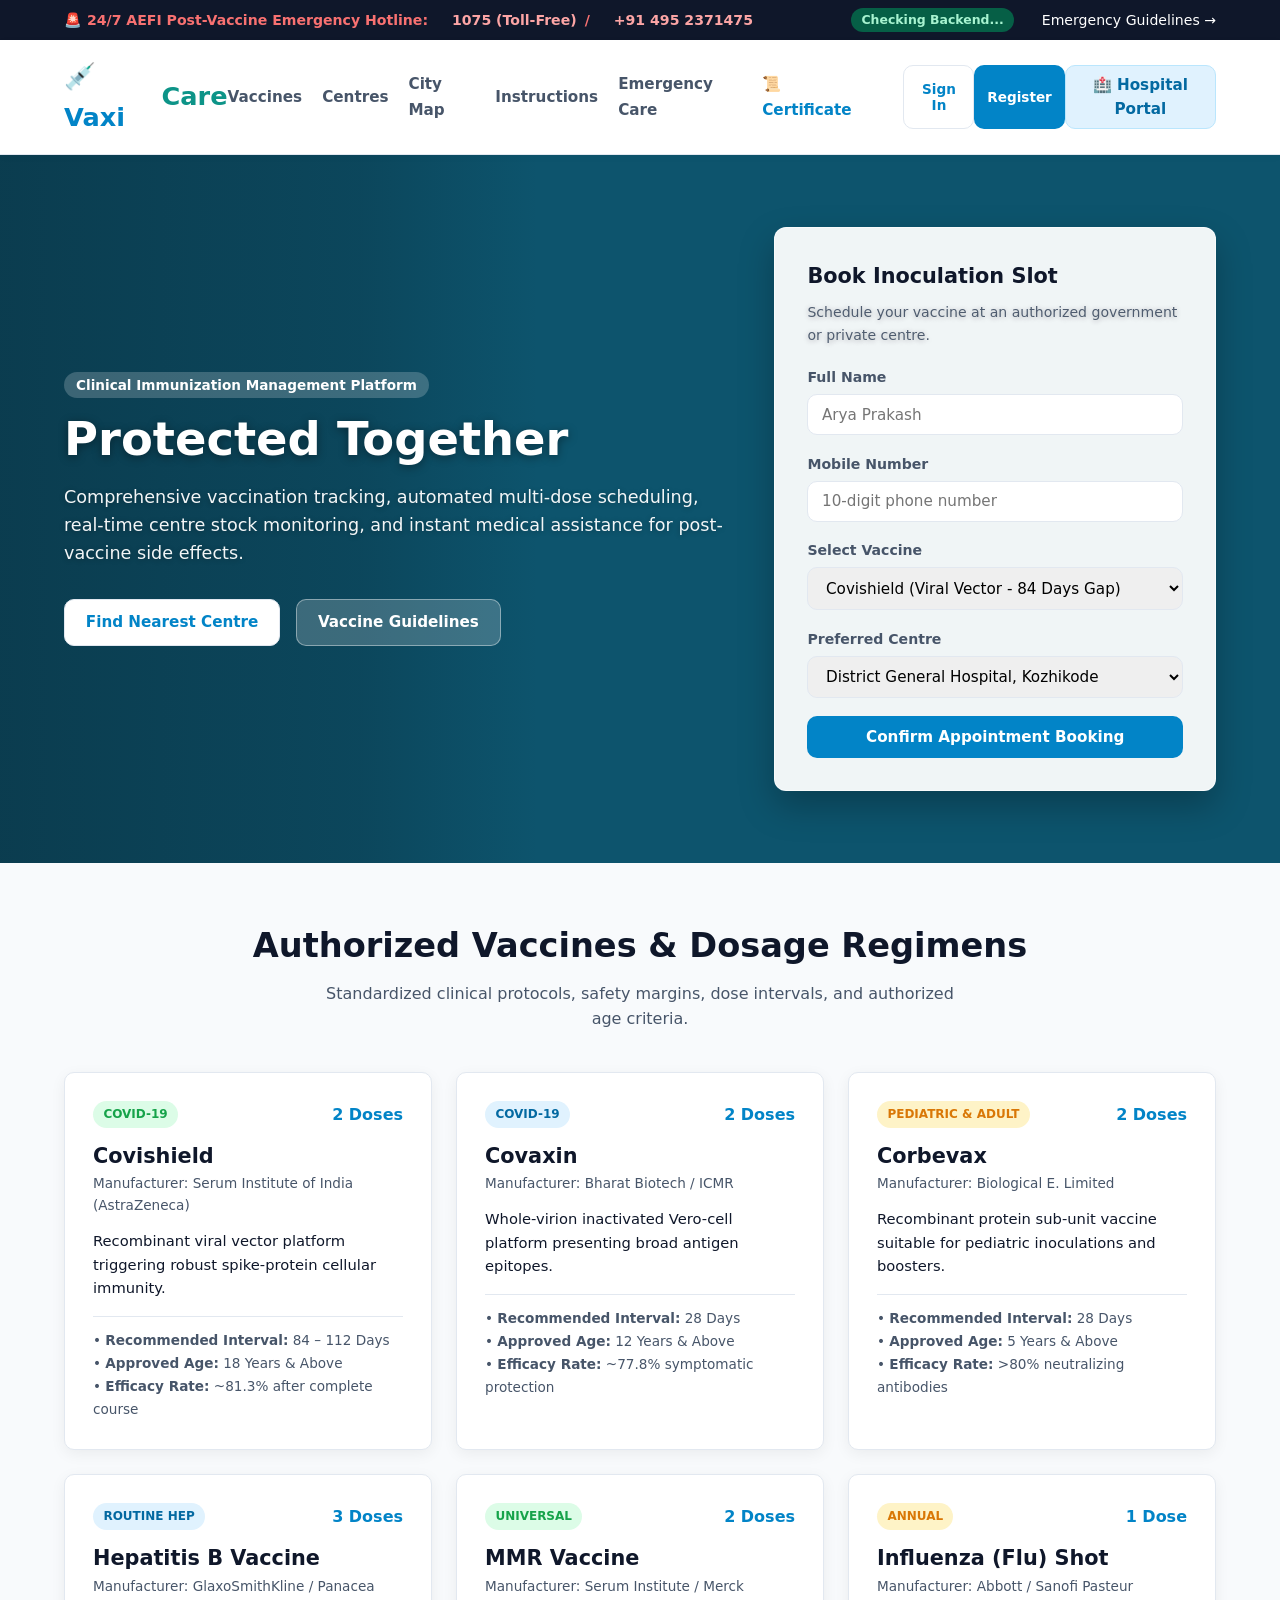
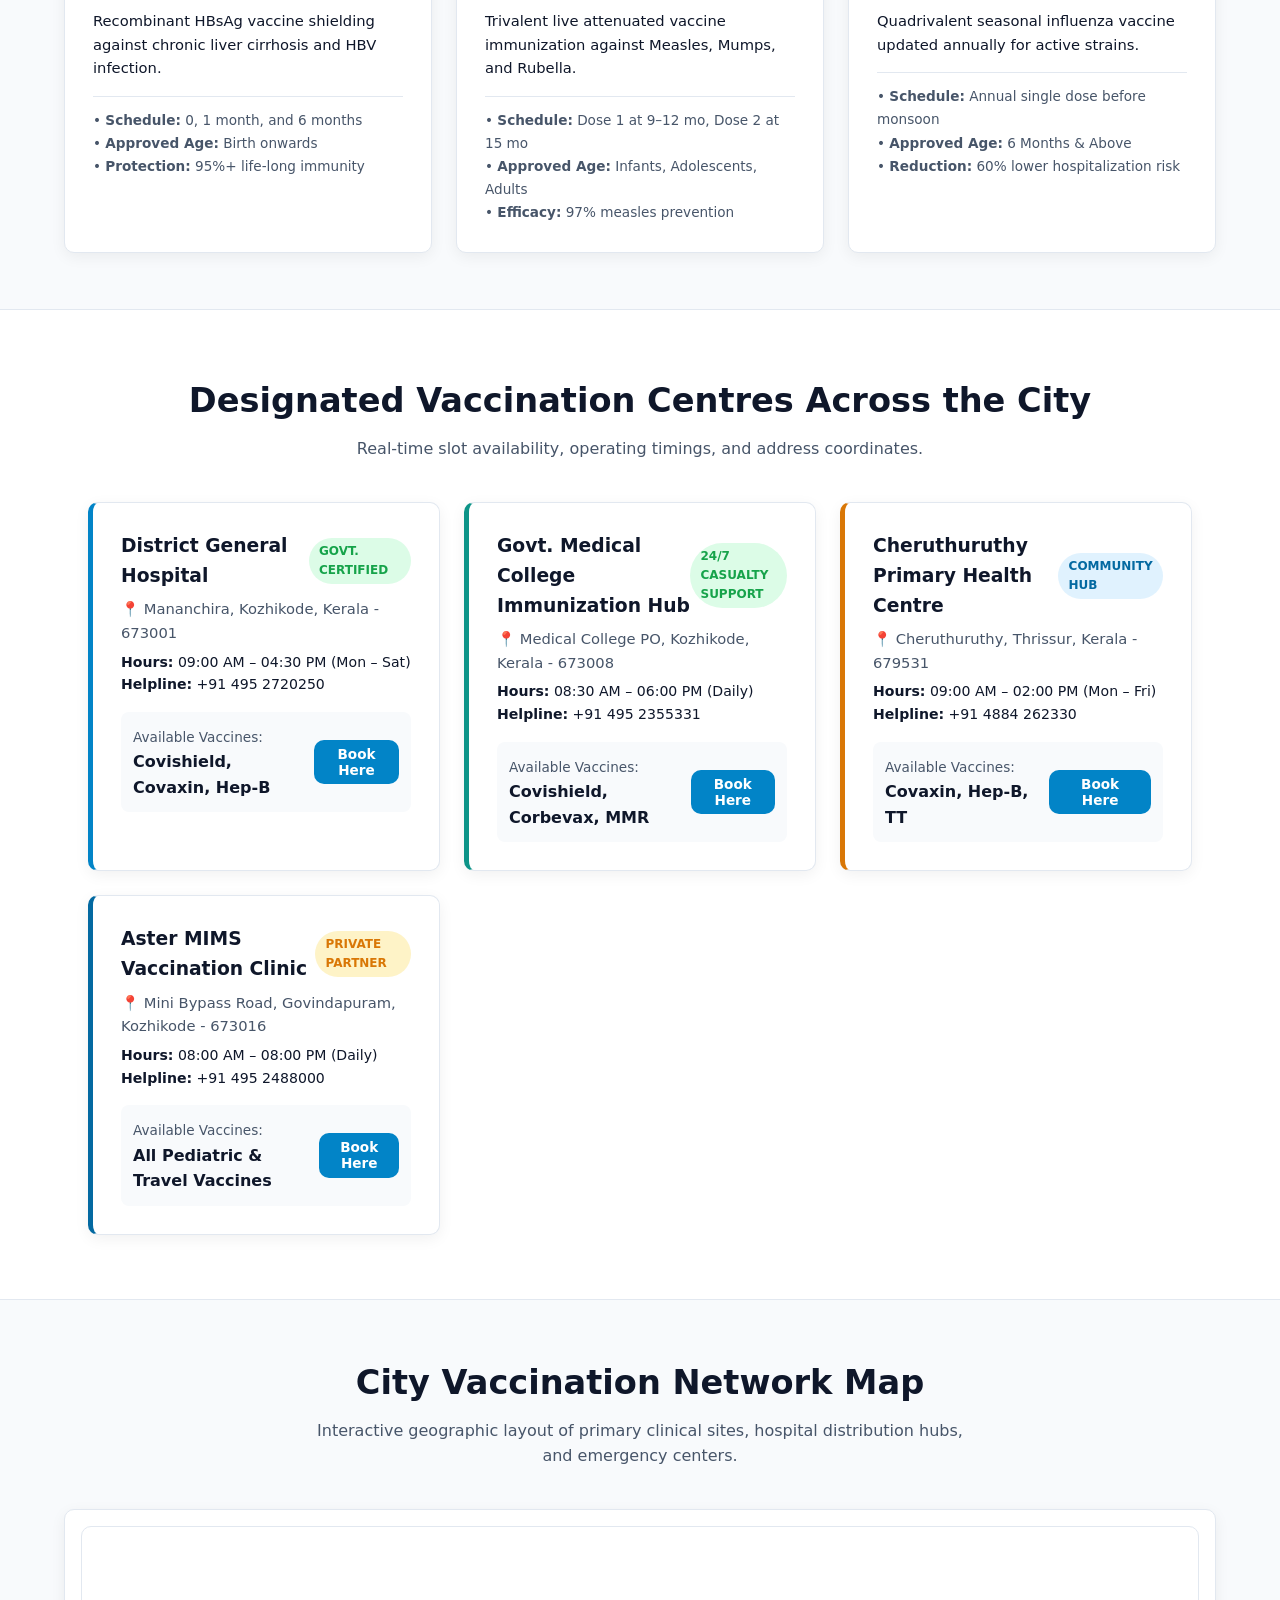
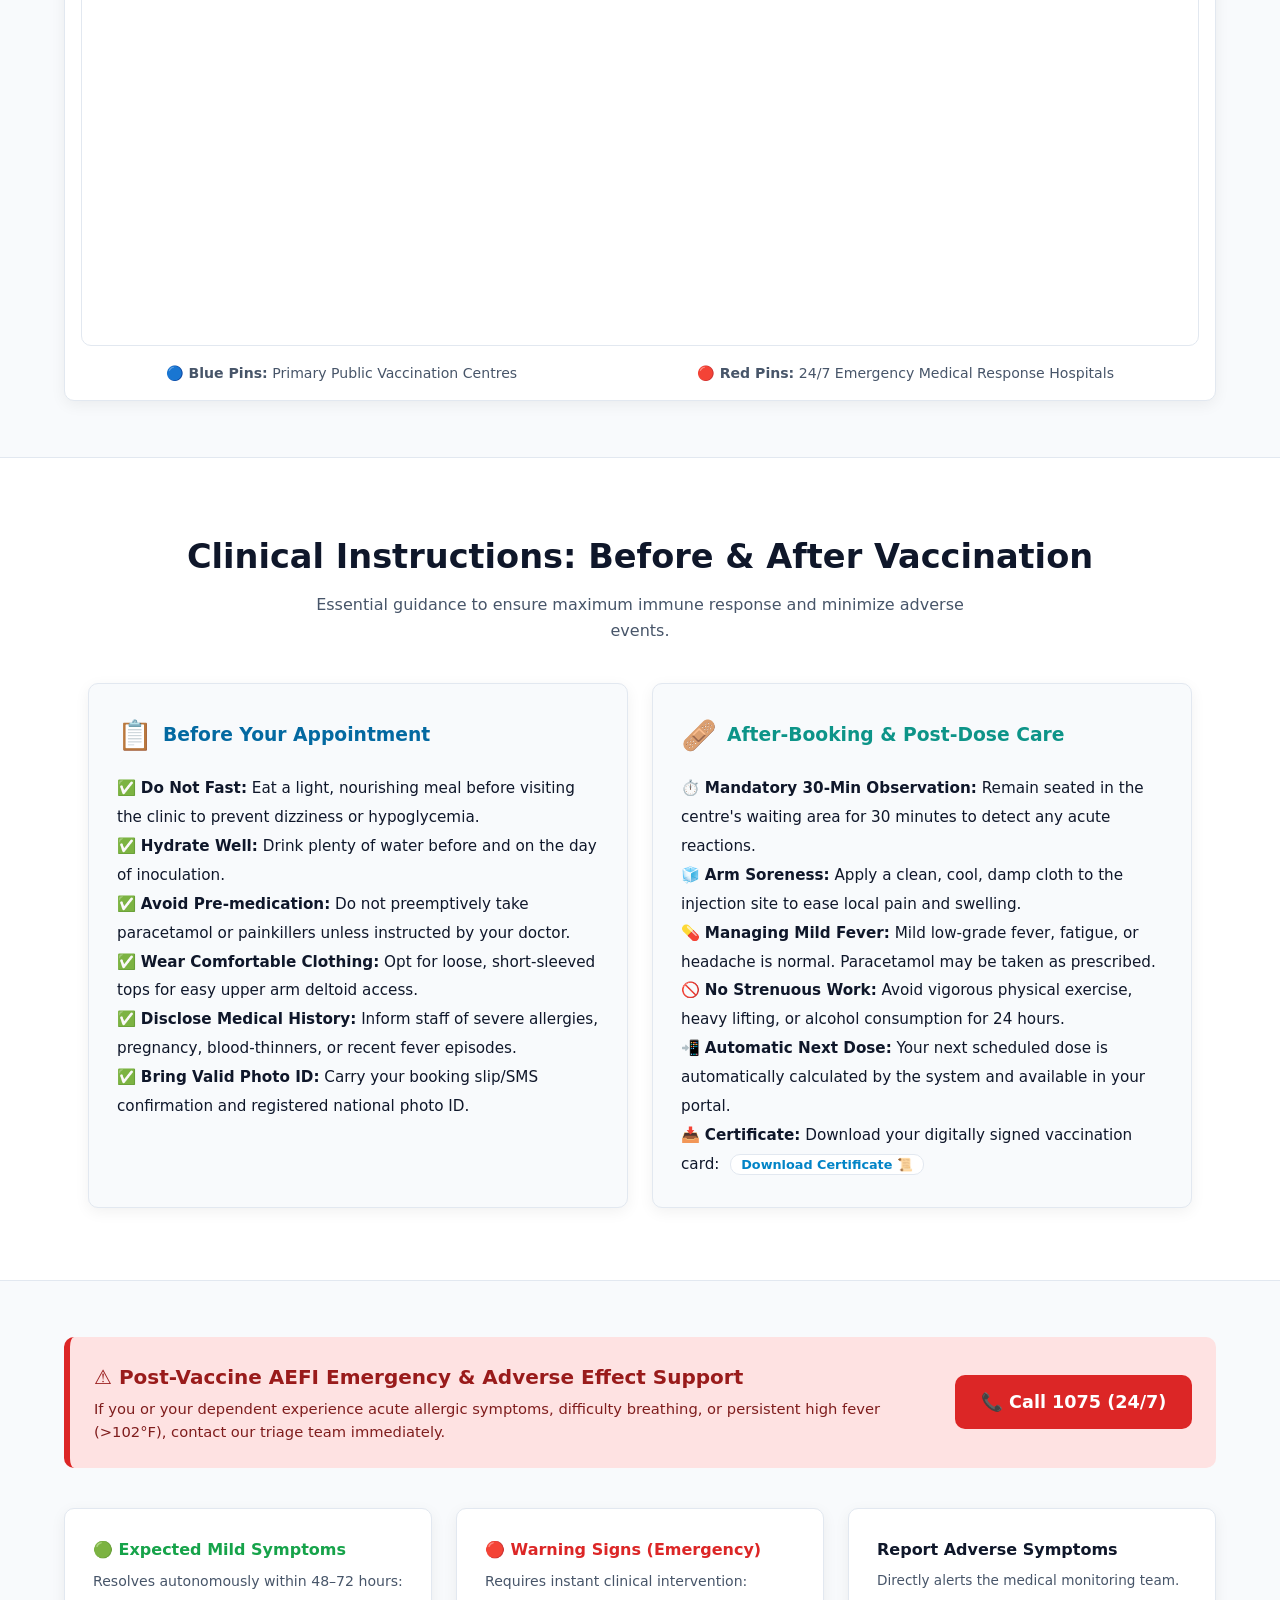
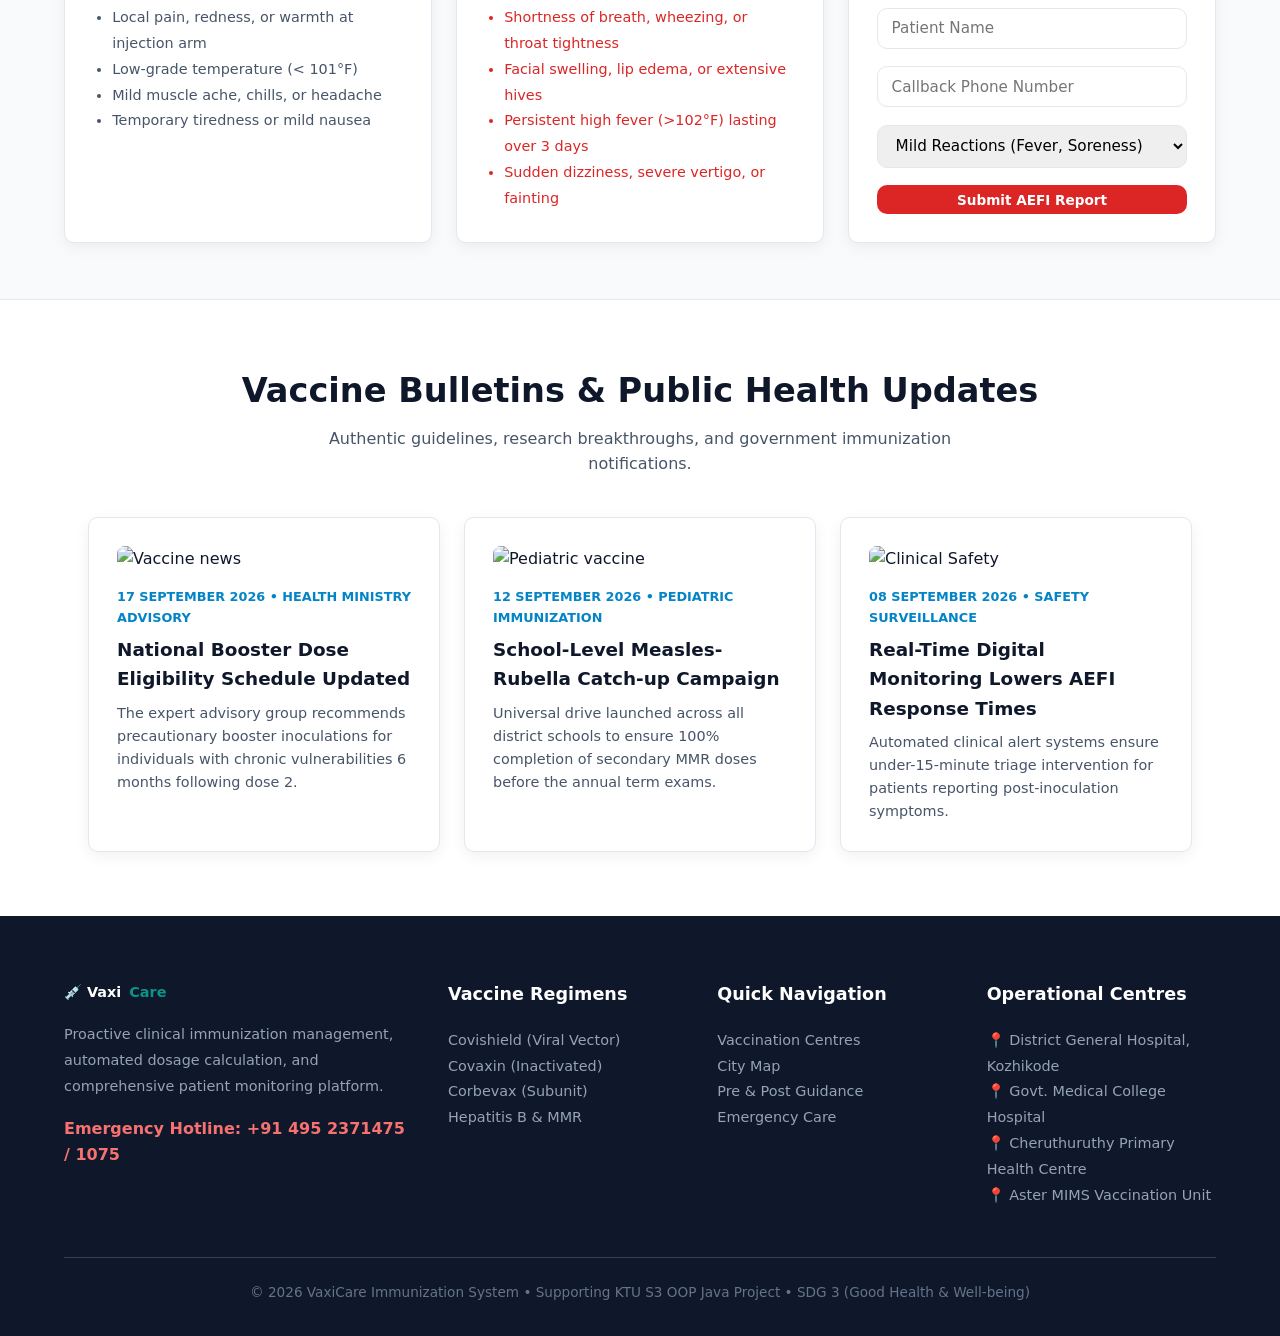
==== commit 2bd80dc1: "feat(admin): Add Hospital Admin Module, UpdateAppointmentStatusServlet, and certificate unlock integ" ====
--- a/docs/index.html
+++ b/docs/index.html
@@ -38,6 +38,7 @@
             <li id="authNavButtons">
                 <button class="btn btn-secondary btn-sm" onclick="openAuthModal('login')">Sign In</button>
                 <button class="btn btn-primary btn-sm" onclick="openAuthModal('register')">Register</button>
+                <a href="admin.html" class="btn btn-secondary btn-sm" style="background:#e0f2fe; color:#0369a1; border-color:#bae6fd; font-weight:700;">🏥 Hospital Portal</a>
             </li>
             <li id="userProfileNav" style="display: none; align-items: center; gap: 10px;">
                 <span id="userGreeting" style="font-weight: 600; color: var(--dark); font-size: 0.9rem;"></span>
@@ -971,22 +972,53 @@
             section.style.display = 'block';
             if (navLink) navLink.style.display = 'inline-block';
 
-            container.innerHTML = bookings.slice().reverse().map(b => `
-                <div class="card" style="border-left: 5px solid var(--success);">
-                    <div style="display:flex; justify-content:space-between; align-items:center; margin-bottom: 0.5rem;">
-                        <strong style="color:var(--primary); font-size:1.1rem;">${b.bookingId}</strong>
-                        <span class="badge badge-success">${b.status || 'CONFIRMED'}</span>
-                    </div>
-                    <p style="margin: 0.2rem 0;"><strong>Patient:</strong> ${b.patientName} (${b.contact})</p>
-                    <p style="margin: 0.2rem 0;"><strong>Vaccine:</strong> ${b.vaccine}</p>
-                    <p style="margin: 0.2rem 0;"><strong>Centre:</strong> ${b.centre}</p>
-                    <p style="margin: 0.2rem 0; font-size:0.85rem; color:var(--gray-600);"><strong>Scheduled Date:</strong> ${b.date}</p>
-                    <div style="margin-top: 0.85rem; display: flex; gap: 8px; flex-wrap: wrap;">
-                        <button class="btn btn-primary btn-sm" onclick="openCertificateModal('${b.bookingId}')">📜 Download Certificate</button>
-                        <button class="btn btn-secondary btn-sm" onclick="exportXmlCertificateById('${b.bookingId}')">📥 XML Export</button>
-                    </div>
-                </div>
-            `).join('');
+            container.innerHTML = bookings.slice().reverse().map(b => {
+                const isCompleted = (b.status || '').toUpperCase() === 'COMPLETED';
+                const isNoShow = (b.status || '').toUpperCase() === 'NO_SHOW';
+                
+                let badgeHtml = '';
+                let certActionHtml = '';
+
+                if (isCompleted) {
+                    badgeHtml = '<span class="badge badge-success">✅ VACCINATED (COMPLETED)</span>';
+                    certActionHtml = `
+                        <div style="margin-top: 0.85rem; display: flex; gap: 8px; flex-wrap: wrap; align-items: center;">
+                            <button class="btn btn-primary btn-sm" onclick="openCertificateModal('${b.bookingId}')">📜 Download Certificate</button>
+                            <button class="btn btn-secondary btn-sm" onclick="exportXmlCertificateById('${b.bookingId}')">📥 XML Export</button>
+                            <span style="font-size:0.8rem; color:#15803d; font-weight:700;">🔓 Certificate Unlocked</span>
+                        </div>
+                    `;
+                } else if (isNoShow) {
+                    badgeHtml = '<span class="badge badge-danger">⚠️ NO-SHOW</span>';
+                    certActionHtml = `
+                        <div style="margin-top: 0.85rem;">
+                            <span style="font-size:0.82rem; color:#dc2626; font-weight:600;">⚠️ Recorded as No-Show. Please contact the centre to reschedule.</span>
+                        </div>
+                    `;
+                } else {
+                    badgeHtml = '<span class="badge badge-warning">🗓️ SCHEDULED / CONFIRMED</span>';
+                    certActionHtml = `
+                        <div style="margin-top: 0.85rem; display: flex; gap: 8px; flex-wrap: wrap; align-items: center;">
+                            <button class="btn btn-secondary btn-sm" style="opacity: 0.75; cursor: pointer;" onclick="alert('🔒 Certificate is currently locked.\\n\\nYour appointment ${b.bookingId} is confirmed. Once hospital medical staff administers your dose and marks it as Completed in the Hospital Portal, your official certificate will automatically unlock!')">🔒 Certificate Locked</button>
+                            <span style="font-size:0.8rem; color:#64748b;">(Unlocks upon completion at hospital)</span>
+                        </div>
+                    `;
+                }
+
+                return `
+                    <div class="card" style="border-left: 5px solid ${isCompleted ? 'var(--success)' : (isNoShow ? 'var(--danger)' : 'var(--primary)')};">
+                        <div style="display:flex; justify-content:space-between; align-items:center; margin-bottom: 0.5rem;">
+                            <strong style="color:var(--primary); font-size:1.1rem;">${b.bookingId}</strong>
+                            ${badgeHtml}
+                        </div>
+                        <p style="margin: 0.2rem 0;"><strong>Patient:</strong> ${b.patientName} (${b.contact})</p>
+                        <p style="margin: 0.2rem 0;"><strong>Vaccine:</strong> ${b.vaccine}</p>
+                        <p style="margin: 0.2rem 0;"><strong>Centre:</strong> ${b.centre}</p>
+                        <p style="margin: 0.2rem 0; font-size:0.85rem; color:var(--gray-600);"><strong>Scheduled Date:</strong> ${b.date}</p>
+                        ${certActionHtml}
+                    </div>
+                `;
+            }).join('');
         }
 
         // ============================================================================
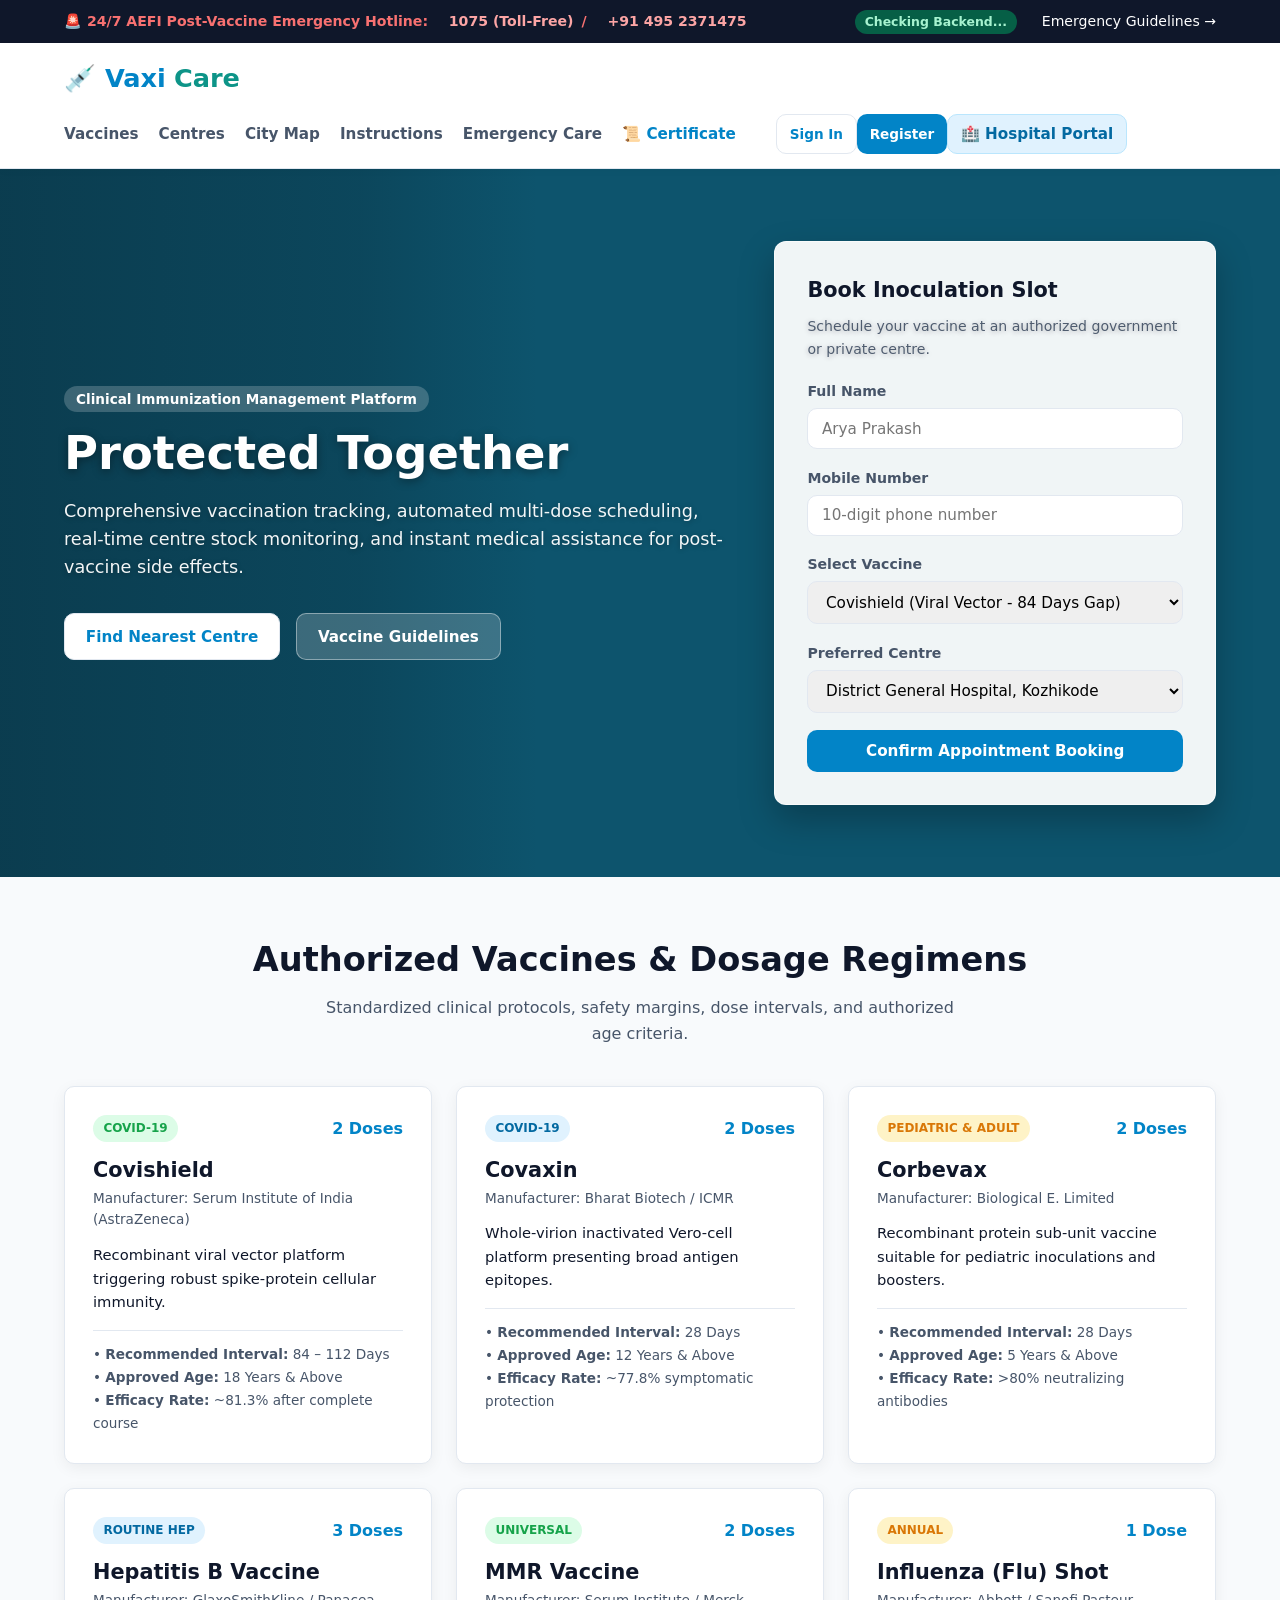
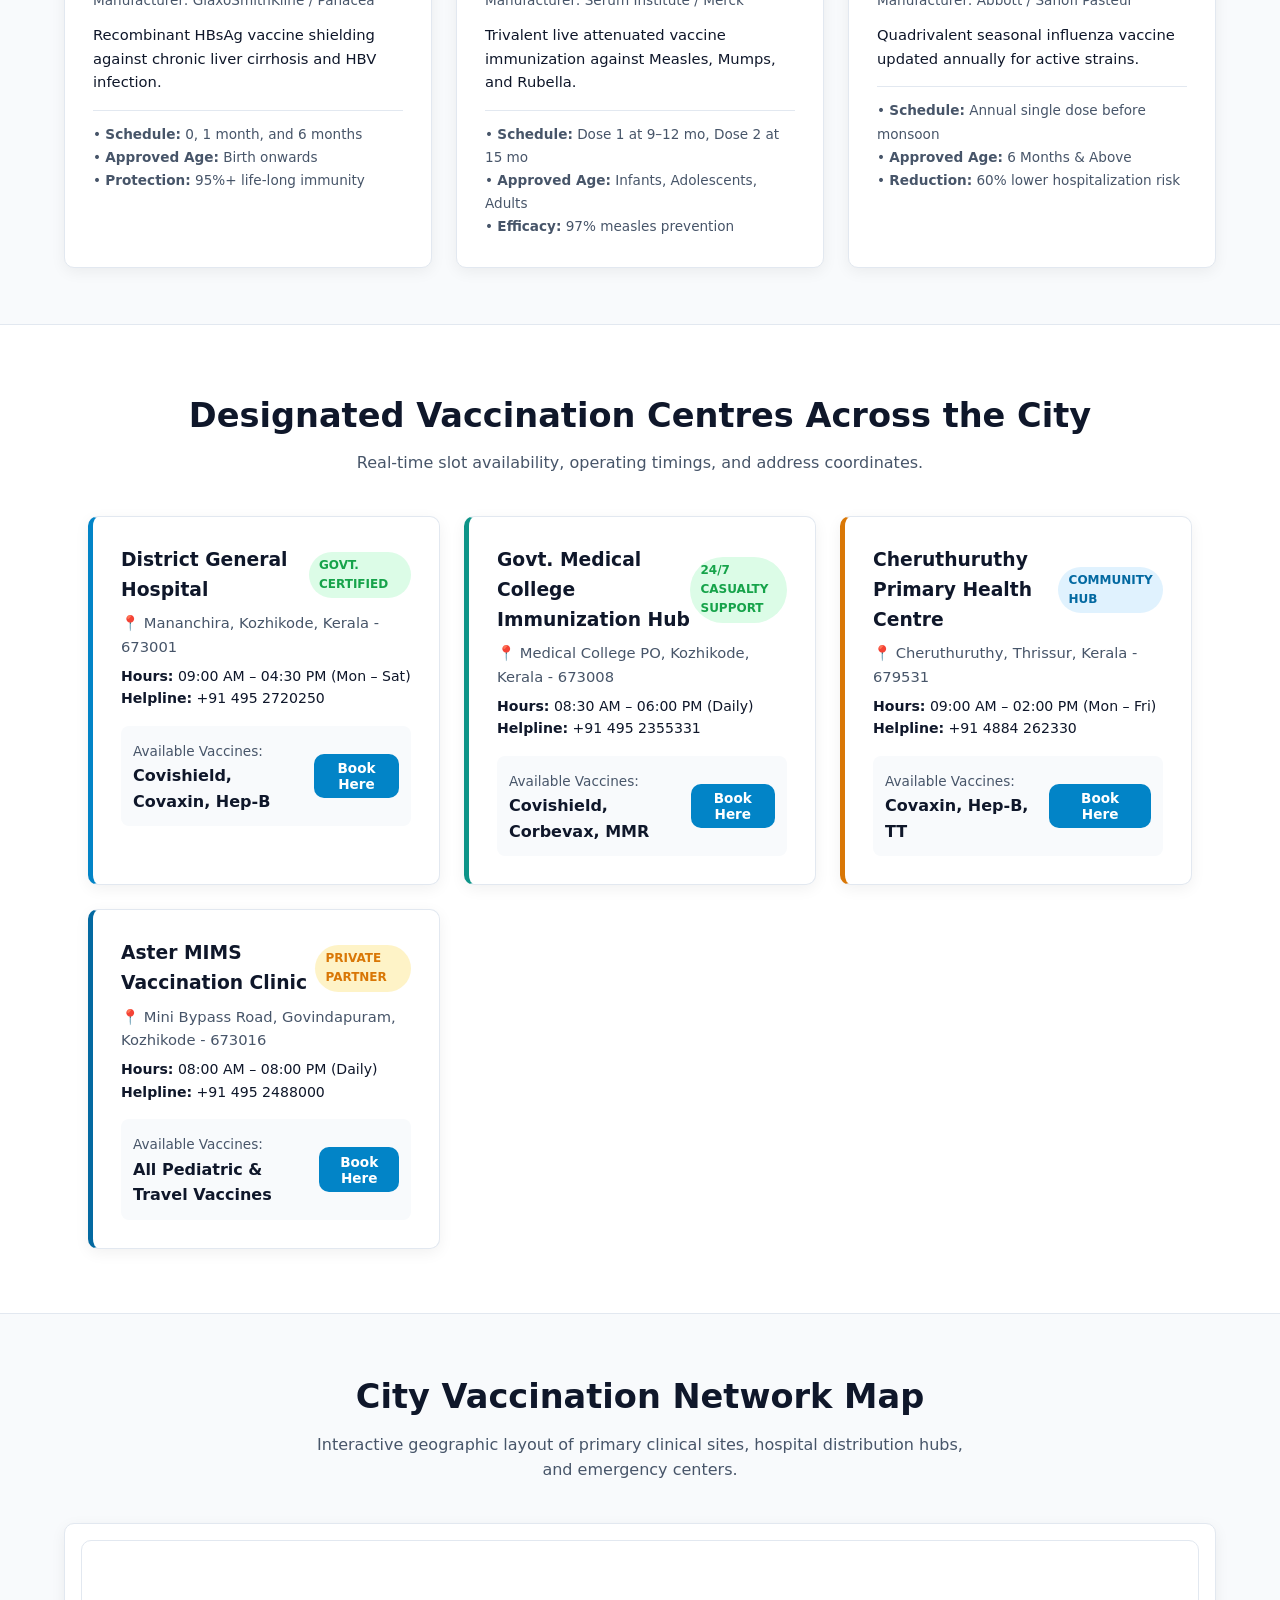
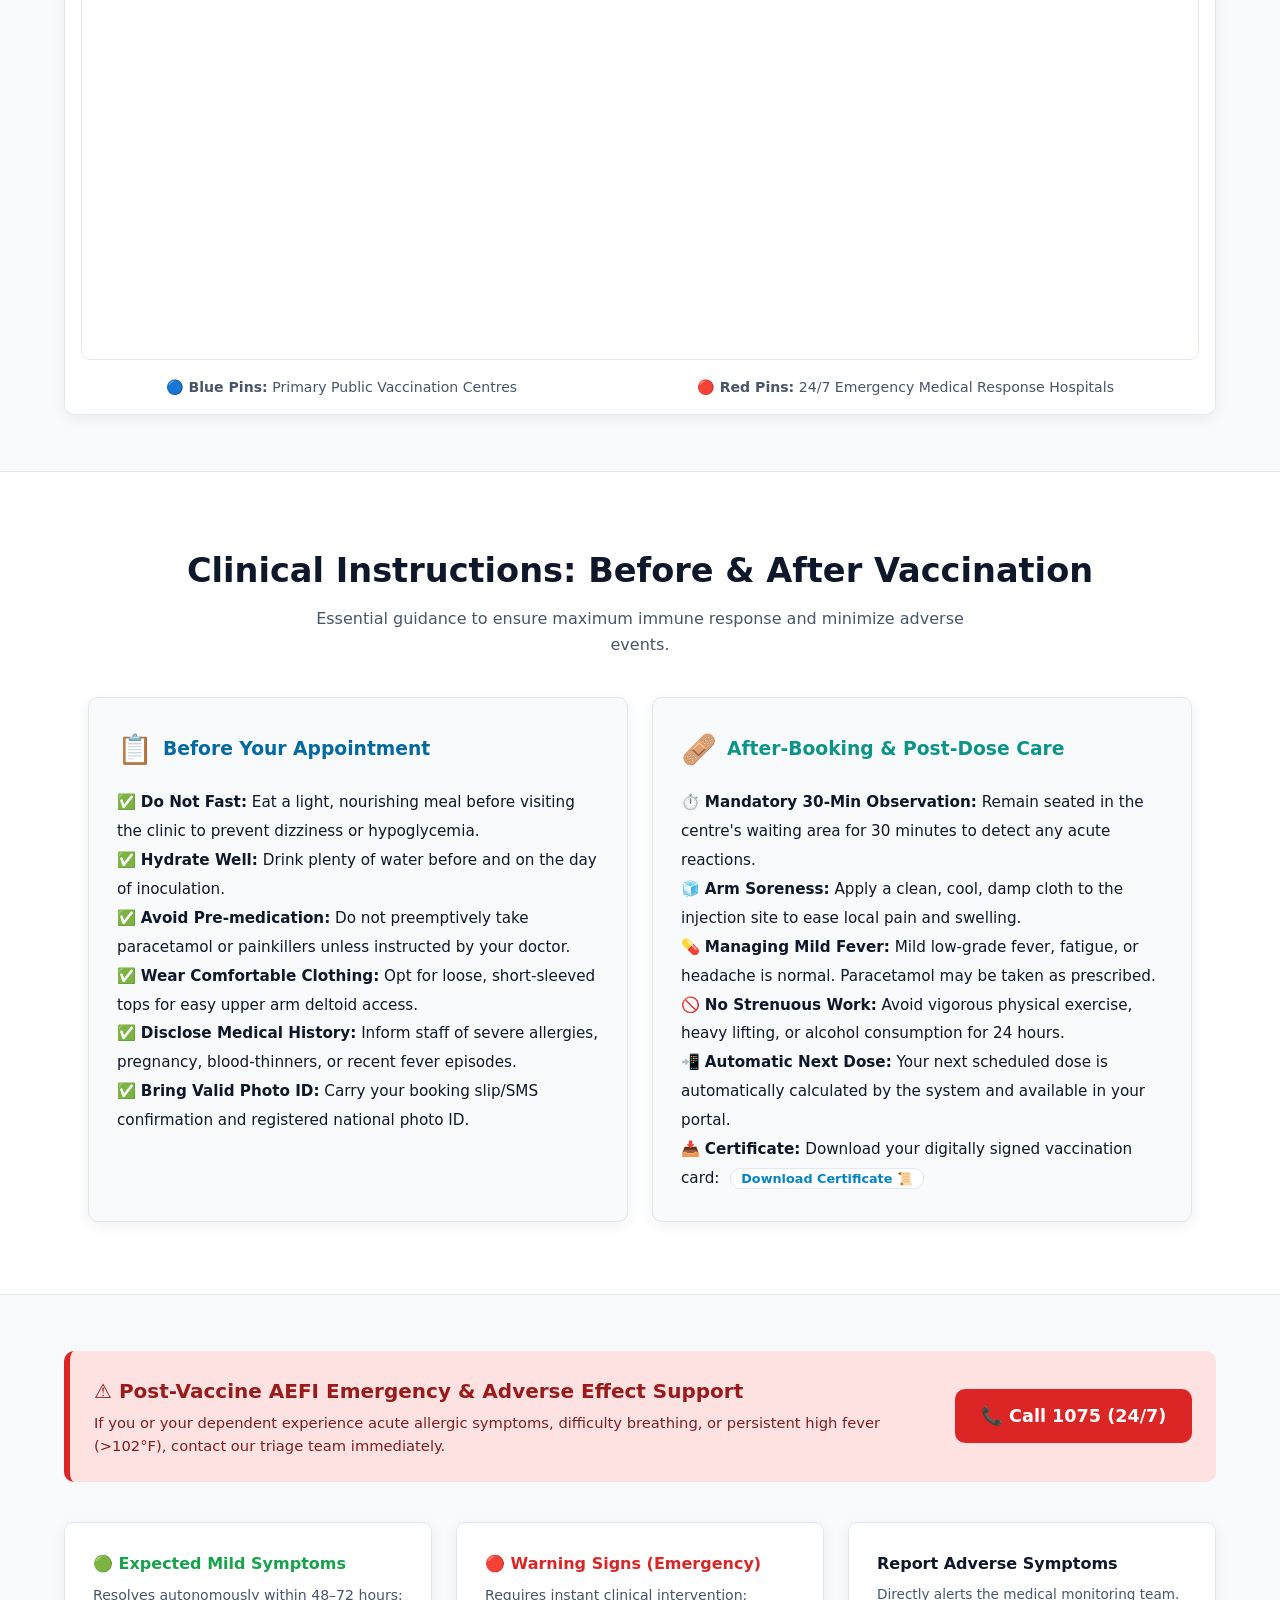
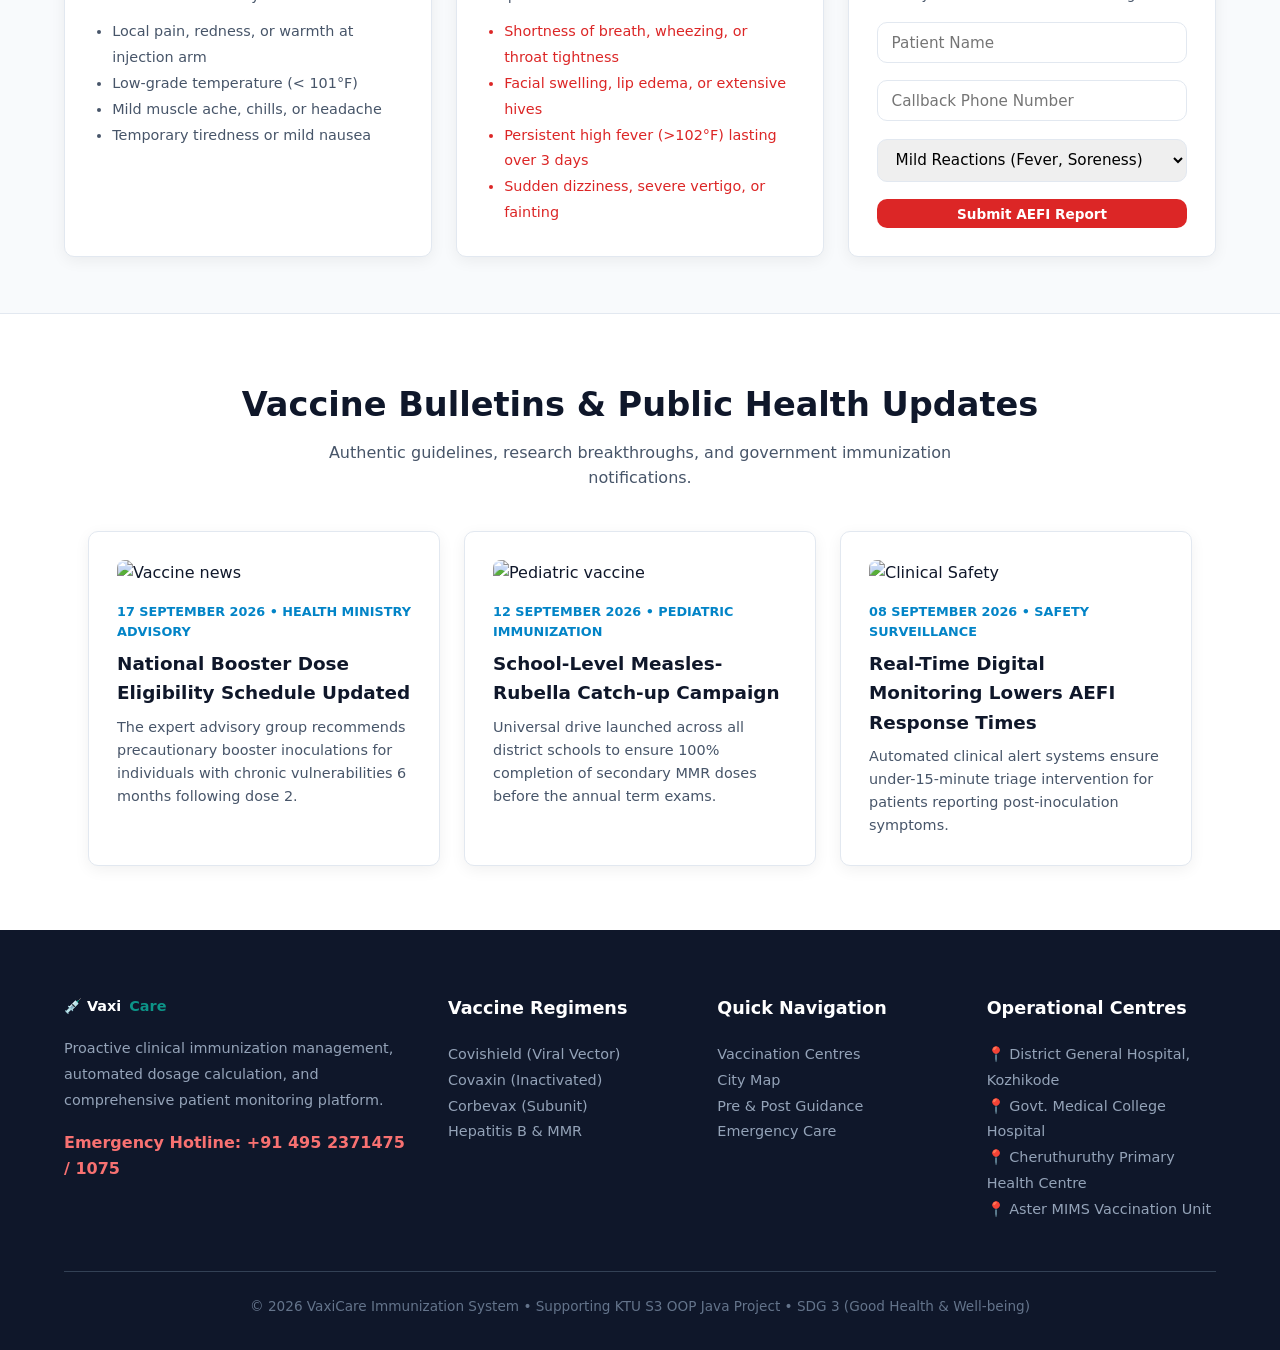
==== commit 821a2973: "fix(privacy): Filter My Appointments so patients only see their own bookings instead of entire datab" ====
--- a/docs/index.html
+++ b/docs/index.html
@@ -807,6 +807,11 @@
                     });
                     const data = await res.json();
                     if (res.ok && data.success) {
+                        // Track this booking ID for the current session
+                        let sessionBookedIds = JSON.parse(sessionStorage.getItem('my_booked_ids') || "[]");
+                        sessionBookedIds.push(data.booking.bookingId);
+                        sessionStorage.setItem('my_booked_ids', JSON.stringify(sessionBookedIds));
+
                         alert(`✅ Appointment Successfully Booked!\n\nBooking ID: ${data.booking.bookingId}\nPatient: ${name}\nVaccine: ${vaccine}\nCentre: ${centre}\nSaved to Backend Database (database/appointments.json).\n\n⚠️ IMPORTANT: Please arrive 15 minutes before your slot and do not fast.`);
                         renderBookings();
                         checkBackendHealth();
@@ -827,6 +832,10 @@
                 date: new Date().toISOString().split('T')[0],
                 status: "CONFIRMED"
             };
+
+            let sessionBookedIds = JSON.parse(sessionStorage.getItem('my_booked_ids') || "[]");
+            sessionBookedIds.push(booking.bookingId);
+            sessionStorage.setItem('my_booked_ids', JSON.stringify(sessionBookedIds));
 
             let bookings = JSON.parse(localStorage.getItem('smart_bookings') || "[]");
             bookings.push(booking);
@@ -941,20 +950,47 @@
         // 8. RENDER ACTIVE BOOKINGS (Backend Database + Fallback)
         // ============================================================================
         async function renderBookings() {
-            let bookings = [];
+            let allBookings = [];
             if (backendAvailable) {
                 try {
                     const res = await fetch('/api/appointments', { cache: 'no-store' });
                     if (res.ok) {
-                        bookings = await res.json();
+                        allBookings = await res.json();
                     }
                 } catch (err) {
                     console.warn("Could not fetch backend bookings, using local storage", err);
                 }
             }
 
-            if (!bookings || bookings.length === 0) {
-                bookings = JSON.parse(localStorage.getItem('smart_bookings') || "[]");
+            if (!allBookings || allBookings.length === 0) {
+                allBookings = JSON.parse(localStorage.getItem('smart_bookings') || "[]");
+            }
+
+            const loggedInUserStr = sessionStorage.getItem('loggedInUser');
+            let loggedInUser = null;
+            if (loggedInUserStr) {
+                try { loggedInUser = JSON.parse(loggedInUserStr); } catch(e){}
+            }
+
+            const sessionBookedIds = JSON.parse(sessionStorage.getItem('my_booked_ids') || "[]");
+
+            // Privacy Filter: Only show bookings belonging to THIS user/session
+            let bookings = [];
+            if (loggedInUser) {
+                if (loggedInUser.role === 'ADMIN') {
+                    bookings = allBookings; // Administrator views all
+                } else {
+                    const uName = (loggedInUser.fullName || "").toLowerCase().trim();
+                    const uPhone = (loggedInUser.phone || "").trim();
+                    bookings = allBookings.filter(b => {
+                        const bName = (b.patientName || "").toLowerCase().trim();
+                        const bPhone = (b.contact || "").trim();
+                        return (uName && bName === uName) || (uPhone && bPhone === uPhone) || sessionBookedIds.includes(b.bookingId);
+                    });
+                }
+            } else {
+                // Guest: Only show appointments booked during this browser session
+                bookings = allBookings.filter(b => sessionBookedIds.includes(b.bookingId));
             }
 
             const container = document.getElementById('bookingsListContainer');
--- a/docs/css/style.css
+++ b/docs/css/style.css
@@ -19,15 +19,15 @@
 body { background: var(--gray-50); color: var(--dark); line-height: 1.6; }
 
 /* Top Emergency Bar */
-.top-bar { background: #0f172a; color: white; padding: 0.5rem 5%; display: flex; justify-content: space-between; align-items: center; font-size: 0.88rem; }
-.top-bar .hotline { display: flex; align-items: center; gap: 8px; color: #f87171; font-weight: 700; }
-.top-bar a { color: white; text-decoration: none; margin-left: 1rem; }
+.top-bar { background: #0f172a; color: white; padding: 0.6rem 5%; display: flex; flex-wrap: wrap; justify-content: space-between; align-items: center; gap: 0.6rem 1rem; font-size: 0.88rem; }
+.top-bar .hotline { display: flex; flex-wrap: wrap; align-items: center; gap: 8px; color: #f87171; font-weight: 700; }
+.top-bar a { color: white; text-decoration: none; margin-left: 0.8rem; }
 
 /* Navbar */
-.navbar { display: flex; justify-content: space-between; align-items: center; padding: 1rem 5%; background: white; border-bottom: 1px solid var(--gray-200); position: sticky; top: 0; z-index: 1000; box-shadow: 0 2px 8px rgba(0,0,0,0.03); }
+.navbar { display: flex; flex-wrap: wrap; justify-content: space-between; align-items: center; padding: 0.9rem 5%; background: white; border-bottom: 1px solid var(--gray-200); position: sticky; top: 0; z-index: 1000; box-shadow: 0 2px 8px rgba(0,0,0,0.03); gap: 1rem; }
 .brand { font-size: 1.6rem; font-weight: 800; color: var(--primary); text-decoration: none; display: flex; align-items: center; gap: 8px; }
 .brand span { color: var(--accent); }
-.nav-links { display: flex; list-style: none; gap: 1.25rem; align-items: center; }
+.nav-links { display: flex; flex-wrap: wrap; list-style: none; gap: 0.75rem 1.25rem; align-items: center; }
 .nav-links a { text-decoration: none; color: var(--gray-600); font-weight: 600; font-size: 0.95rem; transition: color 0.2s; }
 .nav-links a:hover { color: var(--primary); }
 
@@ -147,11 +147,86 @@
 .footer-grid a:hover { color: white; }
 .footer-bottom { text-align: center; border-top: 1px solid #334155; padding-top: 1.5rem; font-size: 0.85rem; color: #64748b; }
 
+/* Responsive Breakpoints */
 @media (max-width: 900px) {
     .hero { grid-template-columns: 1fr; padding: 3rem 5%; }
     .footer-grid { grid-template-columns: 1fr 1fr; }
 }
-@media (max-width: 600px) {
+
+@media (max-width: 768px) {
+    /* 1. Top Emergency Bar: Stacks hotline & emergency info vertically */
+    .top-bar {
+        flex-direction: column;
+        text-align: center;
+        padding: 0.75rem 1rem;
+        gap: 0.5rem;
+    }
+
+    .top-bar .hotline {
+        flex-direction: column;
+        gap: 4px;
+        text-align: center;
+    }
+
+    .top-bar a {
+        margin-left: 0;
+    }
+
+    /* 2. Navigation Bar: Stacks logo above nav links */
+    .navbar {
+        flex-direction: column;
+        align-items: center;
+        padding: 0.9rem 1rem;
+        gap: 0.85rem;
+    }
+
+    .brand {
+        font-size: 1.45rem;
+    }
+
+    /* 3. Navigation Links: Centered vertical stacking */
+    .nav-links {
+        flex-direction: column;
+        width: 100%;
+        text-align: center;
+        gap: 0.45rem;
+        padding-top: 0.6rem;
+        border-top: 1px solid var(--gray-200);
+    }
+
+    .nav-links li {
+        width: 100%;
+    }
+
+    .nav-links a {
+        display: block;
+        padding: 0.45rem 0.5rem;
+        border-radius: 6px;
+    }
+
+    .nav-links a:hover {
+        background: var(--gray-100);
+    }
+
+    /* Auth & Action Buttons: Centered wrap */
+    #authNavButtons,
+    #userProfileNav {
+        display: flex;
+        flex-wrap: wrap;
+        justify-content: center;
+        gap: 8px;
+        width: 100%;
+        padding-top: 0.4rem;
+    }
+
+    #authNavButtons .btn,
+    #userProfileNav .btn {
+        flex: 1 1 120px;
+        text-align: center;
+    }
+}
+
+@media (max-width: 480px) {
     .footer-grid { grid-template-columns: 1fr; }
-    .top-bar { flex-direction: column; text-align: center; gap: 5px; }
-}
+    .top-bar { font-size: 0.82rem; }
+}
